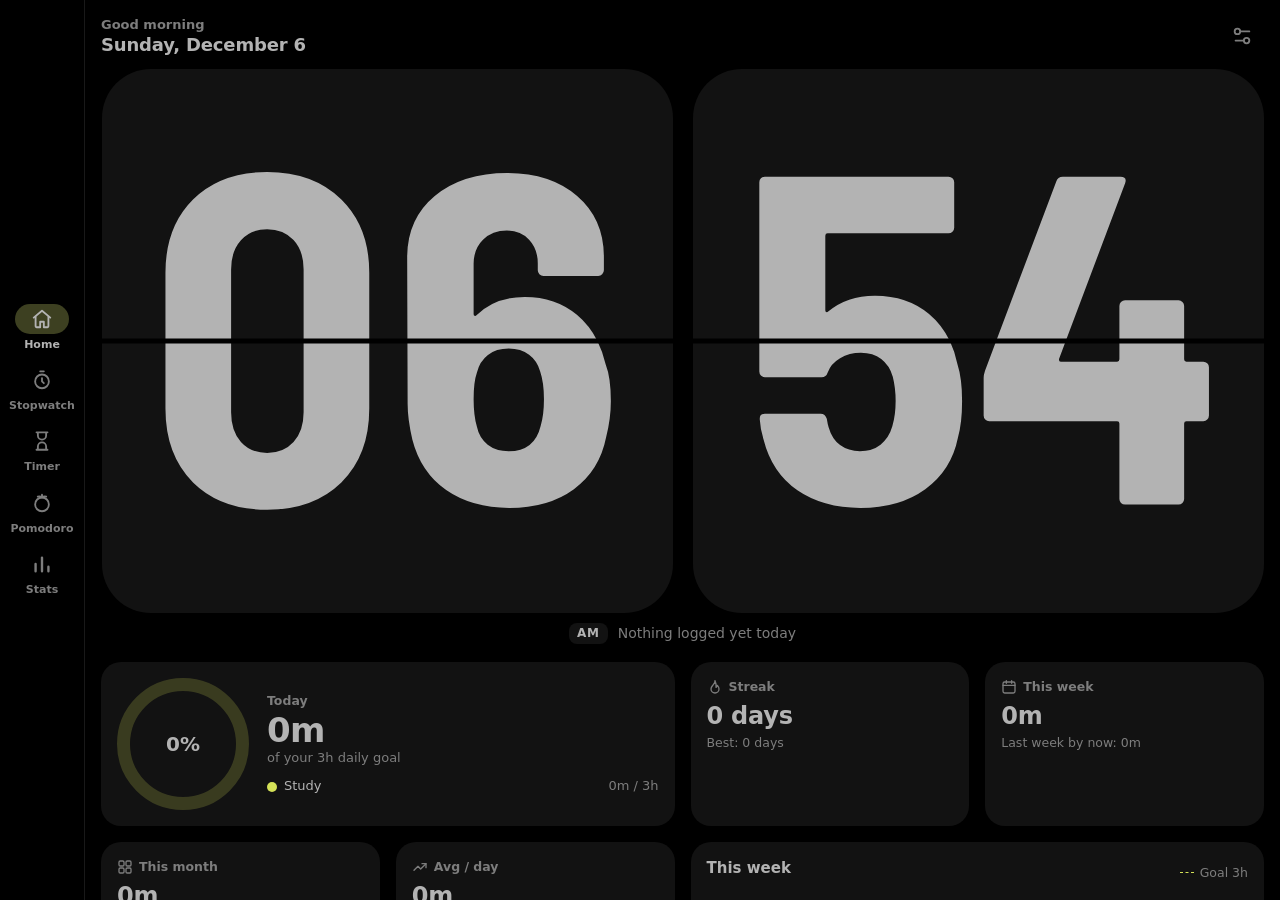
==== index.html @ 12c4afdd "Focus: flip-clock study timer PWA Stopwatch, timer and Pomodoro with split-flap cards, per-category " ====
<!doctype html>
<html lang="en">
<head>
  <meta charset="utf-8">
  <meta name="viewport" content="width=device-width, initial-scale=1, viewport-fit=cover">
  <title>Focus</title>
  <meta name="description" content="A flip-clock stopwatch, timer and Pomodoro that tracks how long you study every day.">
  <meta name="theme-color" content="#000000">
  <meta name="mobile-web-app-capable" content="yes">
  <meta name="apple-mobile-web-app-capable" content="yes">
  <meta name="apple-mobile-web-app-status-bar-style" content="black-translucent">
  <meta name="apple-mobile-web-app-title" content="Focus">
  <link rel="manifest" href="manifest.webmanifest">
  <link rel="icon" type="image/png" href="icons/icon-192.png">
  <link rel="apple-touch-icon" href="icons/apple-touch-icon.png">
  <link rel="preconnect" href="https://fonts.googleapis.com">
  <link rel="preconnect" href="https://fonts.gstatic.com" crossorigin>
  <link id="font-css" rel="stylesheet" media="print" onload="this.media='all'"
        href="https://fonts.googleapis.com/css2?family=Barlow+Semi+Condensed:wght@700&family=Bebas+Neue&family=DM+Serif+Display&family=Fredoka:wght@600&family=JetBrains+Mono:wght@700&family=Orbitron:wght@700&family=Oswald:wght@600&family=Rubik:wght@600&family=VT323&display=swap">
  <link rel="stylesheet" href="css/styles.css">
  <script>
    // Paint the saved background before anything else loads, so there's no flash.
    try { var bg = localStorage.getItem('focus.bg'); if (bg) document.documentElement.style.background = bg; } catch (e) {}
  </script>
  <!-- Plain (non-module) bundle so the app also opens straight from disk. Rebuild with: node tools/build.mjs -->
  <script defer src="js/app.bundle.js"></script>
</head>
<body>
  <div id="app" class="app layout-col">
    <div class="views">
      <!-- Home: current time + dashboard (filled in by js/home.js) -->
      <section class="view view-home" aria-label="Home"></section>

      <!-- Stopwatch / Timer / Pomodoro share this view -->
      <section class="view view-clock" aria-label="Clock" hidden>
        <header class="topbar chrome">
          <span></span>
          <button id="btn-cat" class="pill" aria-label="Choose category">
            <span class="dot"></span><span class="pill-name">Study</span><span data-icon="chevronRight"></span>
          </button>
          <button class="icon-btn" data-open-settings data-icon="settings" aria-label="Settings" title="Settings"></button>
        </header>
        <main class="stage">
          <div id="clock" class="clock" role="timer" aria-label="Tap to edit the time" title="Tap to edit"></div>
          <div class="controls">
            <button id="btn-reset" class="ctl" data-icon="reset" aria-label="Reset" title="Reset (R)"></button>
            <button id="btn-play" class="ctl ctl-play" aria-label="Start" title="Start / pause (Space)"></button>
            <button id="btn-skip" class="ctl" data-icon="skip" aria-label="Skip to next phase" title="Skip phase" hidden></button>
            <button id="btn-edit" class="ctl" data-icon="edit" aria-label="Edit time" title="Edit time (E)"></button>
          </div>
        </main>
        <footer class="info chrome">
          <div class="info-row"><span id="info-left"></span><span id="info-right"></span></div>
          <div class="progress" id="progress"><i></i></div>
        </footer>
      </section>

      <section class="view view-stats" aria-label="Statistics" hidden>
        <header class="view-head">
          <h1>Statistics</h1>
          <button class="icon-btn" data-open-settings data-icon="settings" aria-label="Settings" title="Settings"></button>
        </header>
        <div class="stats"></div>
      </section>
    </div>

    <nav class="tabbar chrome" role="tablist" aria-label="Sections">
      <button class="tab" role="tab" data-tab="home"><span class="tab-ic" data-icon="home"></span><span class="tab-label">Home</span></button>
      <button class="tab" role="tab" data-tab="stopwatch"><span class="tab-ic" data-icon="stopwatch"></span><span class="tab-label">Stopwatch</span></button>
      <button class="tab" role="tab" data-tab="timer"><span class="tab-ic" data-icon="timer"></span><span class="tab-label">Timer</span></button>
      <button class="tab" role="tab" data-tab="pomodoro"><span class="tab-ic" data-icon="pomodoro"></span><span class="tab-label">Pomodoro</span></button>
      <button class="tab" role="tab" data-tab="stats"><span class="tab-ic" data-icon="stats"></span><span class="tab-label">Stats</span></button>
    </nav>
  </div>

  <div id="overlays"></div>
  <div id="toast" class="toast" role="status" aria-live="polite"></div>
  <noscript><p style="color:#aaa;font-family:sans-serif;padding:24px">Focus needs JavaScript to run.</p></noscript>
</body>
</html>
---- css/styles.css ----
/* ============ tokens ============ */
:root {
  --bg: #000;
  --card: #121212;
  --digit: #b3b3b3;
  --accent: #d4e157;
  --on-accent: #111;
  --text: var(--digit);
  --muted: color-mix(in srgb, var(--digit) 70%, var(--bg));
  --faint: color-mix(in srgb, var(--digit) 32%, var(--bg));
  --line: color-mix(in srgb, var(--digit) 14%, transparent);
  --surface: var(--card);
  --surface-2: color-mix(in srgb, var(--card) 88%, var(--digit));
  --sheet: color-mix(in srgb, var(--card) 96%, var(--digit));
  --danger: #ff6b6b;
  --ui-font: system-ui, -apple-system, 'Segoe UI', Roboto, 'Helvetica Neue', Arial, sans-serif;
  --digit-font: 'Barlow Semi Condensed', system-ui, sans-serif;
  --digit-weight: 700;
  --ls: 0em;
  color-scheme: dark;
}
:root[data-scheme='light'] {
  color-scheme: light;
  --danger: #c62828;
  --surface-2: color-mix(in srgb, var(--card) 90%, var(--digit));
  --sheet: var(--card);
}

*, *::before, *::after { box-sizing: border-box; }
html, body { height: 100%; }
html { background: var(--bg); }
body {
  margin: 0;
  background: var(--bg);
  color: var(--text);
  font: 15px/1.4 var(--ui-font);
  -webkit-font-smoothing: antialiased;
  overflow: hidden;
  overscroll-behavior: none;
  -webkit-tap-highlight-color: transparent;
  touch-action: manipulation;
  -webkit-user-select: none;
  user-select: none;
}
input, textarea, select { -webkit-user-select: text; user-select: text; font: inherit; color: inherit; }
button { font: inherit; color: inherit; background: none; border: 0; padding: 0; margin: 0; cursor: pointer; touch-action: manipulation; }
button:disabled { opacity: .3; cursor: default; }
:focus-visible { outline: 2px solid var(--accent); outline-offset: 2px; }
svg.i { width: 22px; height: 22px; display: block; flex: none; }
.muted { color: var(--muted); }
[hidden] { display: none !important; }

/* ============ main layout: a grid of content + navigation ============ */
:root { --g: 12px; } /* the grid gutter used everywhere */
.app {
  position: fixed;
  inset: 0;
  display: grid;
  grid-template-columns: minmax(0, 1fr);
  grid-template-rows: minmax(0, 1fr) auto;
  grid-template-areas: "main" "nav";
}
.app.landscape {
  grid-template-columns: auto minmax(0, 1fr);
  grid-template-rows: minmax(0, 1fr);
  grid-template-areas: "nav main";
}
.views { grid-area: main; position: relative; min-width: 0; min-height: 0; }
.tabbar { grid-area: nav; }
.view { position: absolute; inset: 0; display: flex; flex-direction: column; }
.view-clock {
  gap: 10px;
  padding:
    calc(env(safe-area-inset-top) + 10px)
    calc(env(safe-area-inset-right) + 14px)
    10px
    14px;
}
.app:not(.landscape) .view-clock { padding-left: calc(env(safe-area-inset-left) + 14px); }
.view-home, .view-stats {
  display: block;
  container-type: inline-size;
  overflow-y: auto;
  overscroll-behavior: contain;
  -webkit-overflow-scrolling: touch;
  scrollbar-width: thin;
  scrollbar-color: color-mix(in srgb, var(--digit) 22%, transparent) transparent;
  padding:
    calc(env(safe-area-inset-top) + 14px)
    calc(env(safe-area-inset-right) + 16px)
    28px
    16px;
}
.app:not(.landscape) .view-home, .app:not(.landscape) .view-stats { padding-left: calc(env(safe-area-inset-left) + 16px); }

.chrome, .controls { transition: opacity .45s ease; }
.app.chrome-hidden .chrome { opacity: 0; pointer-events: none; }
.app.chrome-hidden .controls { opacity: .28; }
.app.chrome-hidden { cursor: none; }

/* bottom tab bar (a side rail when the phone is sideways) */
.tabbar {
  flex: none;
  display: flex;
  justify-content: space-around;
  gap: 2px;
  padding: 6px calc(env(safe-area-inset-right) + 4px) calc(env(safe-area-inset-bottom) + 6px) calc(env(safe-area-inset-left) + 4px);
  background: var(--bg);
  border-top: 1px solid var(--line);
}
.landscape .tabbar {
  flex-direction: column;
  justify-content: center;
  gap: 8px;
  padding: calc(env(safe-area-inset-top) + 8px) 6px calc(env(safe-area-inset-bottom) + 8px) calc(env(safe-area-inset-left) + 6px);
  border-top: 0;
  border-right: 1px solid var(--line);
}
.tab {
  position: relative;
  flex: 1 1 0;
  min-width: 0;
  max-width: 96px;
  display: flex; flex-direction: column; align-items: center; gap: 3px;
  padding: 3px 0 2px;
  color: var(--muted);
  font-size: 11px; font-weight: 600;
  transition: color .2s;
}
.landscape .tab { flex: none; width: 72px; }
.tab-ic { display: grid; place-items: center; width: 54px; height: 30px; border-radius: 15px; transition: background .25s; }
.tab-ic svg.i { width: 22px; height: 22px; }
.tab-label { max-width: 100%; overflow: hidden; text-overflow: ellipsis; white-space: nowrap; }
.tab[aria-selected='true'] { color: var(--text); }
.tab[aria-selected='true'] .tab-ic { background: color-mix(in srgb, var(--accent) 22%, var(--card)); color: var(--text); }
.tab.live::after, .tab.paused::after {
  content: '';
  position: absolute; top: 2px; left: calc(50% + 12px);
  width: 9px; height: 9px; border-radius: 50%;
  background: var(--accent);
  box-shadow: 0 0 0 2px var(--bg);
}
.tab.live::after { animation: pulse 1.6s ease-in-out infinite; }
.tab.paused::after { background: var(--bg); box-shadow: inset 0 0 0 2px var(--accent), 0 0 0 2px var(--bg); }
@keyframes pulse { 50% { opacity: .35; } }

/* top bar */
.topbar { display: grid; align-items: center; gap: 10px; grid-template-columns: 44px 1fr 44px; }
.topbar .pill { justify-self: center; }

.icon-btn {
  width: 44px; height: 44px;
  display: inline-grid; place-items: center;
  border-radius: 14px;
  color: var(--muted);
  transition: background .2s, color .2s;
}
.icon-btn:hover:not(:disabled) { color: var(--text); background: var(--surface); }
.icon-btn:active:not(:disabled) { background: var(--surface-2); }

.pill {
  display: inline-flex; align-items: center; gap: 8px;
  height: 36px; max-width: 100%;
  padding: 0 10px 0 14px;
  border-radius: 18px;
  background: var(--surface);
  color: var(--text);
  font-size: 15px; font-weight: 600;
}
.pill .dot { width: 11px; height: 11px; }
.pill-name { white-space: nowrap; overflow: hidden; text-overflow: ellipsis; max-width: 42vw; }
.pill svg.i { width: 16px; height: 16px; color: var(--muted); }

.dot { display: inline-block; width: 10px; height: 10px; border-radius: 50%; flex: none; background: var(--c, var(--accent)); }

/* segmented control */
.seg { display: inline-flex; padding: 3px; gap: 2px; border-radius: 13px; background: var(--surface); max-width: 100%; }
.seg > button {
  height: 30px; padding: 0 12px;
  border-radius: 10px;
  font-size: 13px; font-weight: 600;
  color: var(--muted);
  white-space: nowrap;
  transition: background .2s, color .2s;
}
.seg > button:hover { color: var(--text); }
.seg > button[aria-checked='true'], .seg > button[aria-selected='true'] { background: var(--surface-2); color: var(--text); }

/* stage */
.stage { flex: 1 1 0; min-height: 0; display: flex; flex-direction: column; gap: 16px; }
.layout-row .stage { flex-direction: row; gap: 18px; }
.clock {
  flex: 1 1 0; min-width: 0; min-height: 0;
  display: flex; flex-direction: column; align-items: center; justify-content: center;
  gap: var(--gap, 12px);
  cursor: pointer;
}
.layout-row .clock { flex-direction: row; }

.controls { flex: none; display: flex; align-items: center; justify-content: center; gap: 14px; }
.layout-row .controls { flex-direction: column; }
.layout-row .ctl-play { order: -1; }
.ctl {
  --s: clamp(52px, 5vmin + 30px, 66px);
  width: var(--s); height: var(--s);
  border-radius: calc(var(--s) * .3);
  background: var(--card);
  color: var(--digit);
  display: grid; place-items: center;
  transition: transform .12s ease, background .2s;
}
.ctl svg.i { width: 42%; height: 42%; }
.ctl:hover { background: var(--surface-2); }
.ctl:active { transform: scale(.92); }

/* info footer */
.info { flex: none; display: flex; flex-direction: column; gap: 7px; font-size: 13px; color: var(--muted); font-variant-numeric: tabular-nums; }
.info-row { display: flex; justify-content: space-between; gap: 12px; min-height: 18px; }
.info-row span { white-space: nowrap; overflow: hidden; text-overflow: ellipsis; }
.progress { height: 3px; border-radius: 2px; background: var(--surface); overflow: hidden; }
.progress i { display: block; height: 100%; width: 0; border-radius: inherit; background: var(--accent); transition: width .6s ease; }

/* ============ flip cards ============ */
.card {
  position: relative;
  flex: none;
  width: var(--cw, 200px);
  height: var(--ch, 200px);
  border-radius: var(--r, 18px);
  perspective: calc(var(--ch, 200px) * 3.2);
  font-family: var(--digit-font);
  font-weight: var(--digit-weight);
  font-size: var(--fs, 120px);
  letter-spacing: var(--ls);
  color: var(--digit);
  font-variant-numeric: tabular-nums;
  font-feature-settings: 'tnum';
  transition: color .4s;
}
.half, .leaf { position: absolute; left: 0; right: 0; height: 50%; overflow: hidden; background: var(--card); }
.upper, .leaf-up { top: 0; border-radius: var(--r) var(--r) 0 0; }
.lower, .leaf-down { bottom: 0; border-radius: 0 0 var(--r) var(--r); }
.num {
  position: absolute; left: 0; right: 0;
  height: var(--ch);
  line-height: var(--ch);
  text-align: center;
  white-space: nowrap;
  transform: translate(calc(var(--ls) / 2), var(--dy, 0px));
}
.upper .num, .leaf-up .num { top: 0; }
.lower .num, .leaf-down .num { bottom: 0; }
.card.wide .num { font-size: var(--fs3); transform: translate(calc(var(--ls) / 2), var(--dy3, 0px)); }
.leaf { visibility: hidden; backface-visibility: hidden; -webkit-backface-visibility: hidden; will-change: transform; z-index: 2; }
.leaf-up { transform-origin: 50% 100%; }
.leaf-down { transform-origin: 50% 0; }
.card.flipping .leaf { visibility: visible; }
.shade { position: absolute; inset: 0; background: #000; opacity: 0; pointer-events: none; }
.card::after {
  content: '';
  position: absolute; left: 0; right: 0; top: 50%;
  height: var(--hinge, 3px);
  transform: translateY(-50%);
  background: var(--bg);
  z-index: 3;
}
.no-hinge .card::after { display: none; }

.clock.done .num { animation: blink 1.1s steps(1, end) infinite; }
@keyframes blink { 50% { opacity: .25; } }
.view-clock.is-break .card { color: color-mix(in srgb, var(--accent) 75%, var(--digit)); }

/* ============ overlays ============ */
.overlay { position: fixed; inset: 0; z-index: 50; }
.backdrop { position: absolute; inset: 0; background: rgba(0, 0, 0, .55); opacity: 0; transition: opacity .28s ease; }
.overlay.open .backdrop { opacity: 1; }
.overlay.closing { pointer-events: none; }

.panel { position: absolute; display: flex; flex-direction: column; background: var(--sheet); color: var(--text); }
.panel-head { display: flex; align-items: center; gap: 6px; padding: 10px 10px 6px 18px; flex: none; }
.panel-head h2 { flex: 1; margin: 0; font-size: 17px; font-weight: 650; letter-spacing: -.01em; }
.panel-body { overflow-y: auto; overscroll-behavior: contain; padding: 4px 18px 22px; -webkit-overflow-scrolling: touch; }

/* bottom sheet */
.sheet .panel {
  left: 0; right: 0; bottom: 0;
  margin: 0 auto;
  max-width: 560px;
  max-height: min(90dvh, 900px);
  border-radius: 24px 24px 0 0;
  padding-bottom: env(safe-area-inset-bottom);
  transform: translateY(100%);
  transition: transform .34s cubic-bezier(.2, .8, .2, 1);
  box-shadow: 0 -10px 40px rgba(0, 0, 0, .35);
}
.sheet.open .panel { transform: none; }
.grabber { width: 38px; height: 5px; border-radius: 3px; background: var(--faint); margin: 8px auto 0; flex: none; }
@media (min-width: 700px) and (min-height: 560px) {
  .sheet .panel { bottom: 50%; border-radius: 24px; transform: translateY(calc(50% + 40px)); opacity: 0; transition: transform .3s cubic-bezier(.2, .8, .2, 1), opacity .2s; }
  .sheet.open .panel { transform: translateY(50%); opacity: 1; }
  .grabber { display: none; }
}

/* full page */
.page .panel {
  inset: 0;
  background: var(--bg);
  padding: env(safe-area-inset-top) env(safe-area-inset-right) 0 env(safe-area-inset-left);
  transform: translateY(24px);
  opacity: 0;
  transition: transform .3s cubic-bezier(.2, .8, .2, 1), opacity .22s ease;
}
.page.open .panel { transform: none; opacity: 1; }
.page .panel-head { padding: 8px 12px 4px 6px; max-width: 1132px; width: 100%; margin: 0 auto; }
.page .panel-body {
  flex: 1;
  container-type: inline-size;
  padding: 6px 16px calc(env(safe-area-inset-bottom) + 32px);
  scrollbar-width: thin;
  scrollbar-color: color-mix(in srgb, var(--digit) 22%, transparent) transparent;
}
.page .panel-body > * { max-width: 688px; margin-left: auto; margin-right: auto; }
.page .panel-body > .settings { max-width: 1100px; }
/* Settings: one column on phones, two balanced columns on wide screens */
.set-sec { break-inside: avoid; display: flow-root; }
@container (min-width: 760px) {
  .settings { column-count: 2; column-gap: 20px; }
  .settings .preview, .settings .footnote { column-span: all; }
  .settings .set-sec:first-of-type .group-title { margin-top: 18px; }
}

/* dialog */
.dialog .panel {
  left: 50%; top: 50%;
  width: min(360px, calc(100% - 40px));
  padding: 22px 20px 18px;
  border-radius: 22px;
  transform: translate(-50%, -50%) scale(.94);
  opacity: 0;
  transition: transform .22s cubic-bezier(.2, .8, .2, 1), opacity .18s;
  box-shadow: 0 20px 60px rgba(0, 0, 0, .5);
}
.dialog.open .panel { transform: translate(-50%, -50%); opacity: 1; }
.dialog h3 { margin: 0 0 6px; font-size: 19px; font-weight: 700; }
.dialog p { margin: 0 0 4px; color: var(--muted); }
.dialog-actions { display: flex; gap: 10px; margin-top: 18px; }
.dialog-actions .btn { flex: 1; }

/* ============ controls in sheets ============ */
.btn {
  display: inline-flex; align-items: center; justify-content: center; gap: 8px;
  height: 46px; padding: 0 18px;
  border-radius: 14px;
  background: var(--surface-2);
  color: var(--text);
  font-size: 15px; font-weight: 600;
  white-space: nowrap;
  transition: filter .15s, transform .1s;
}
.btn:active { transform: scale(.97); }
.btn svg.i { width: 18px; height: 18px; }
.btn.primary { background: var(--accent); color: var(--on-accent); }
.btn.danger { color: var(--danger); }
.btn.danger-fill { background: var(--danger); color: #fff; }
.btn.ghost { background: transparent; color: var(--muted); border: 1px dashed var(--line); }
.btn.block { display: flex; width: 100%; margin-top: 12px; }
.btn.sm { height: 34px; padding: 0 14px; font-size: 14px; border-radius: 11px; }
.sheet-actions { display: flex; gap: 10px; margin-top: 20px; }
.sheet-actions > * { flex: 1; }
.sheet-actions > span { flex: 0; }

.hint { color: var(--muted); margin: 0 0 12px; }
.hint.small { font-size: 13px; margin: 10px 0 0; }
.field { display: block; margin: 0 0 16px; }
.field-label { display: block; font-size: 12px; font-weight: 700; letter-spacing: .06em; text-transform: uppercase; color: var(--muted); margin: 0 0 8px; }
.field-row { display: flex; gap: 12px; }
.field-row .field { flex: 1; min-width: 0; }
.input, .select {
  width: 100%; height: 46px;
  padding: 0 14px;
  border-radius: 12px;
  border: 1px solid var(--line);
  background: var(--surface);
  color: var(--text);
  outline: none;
}
.input:focus, .select:focus { border-color: var(--accent); }
.select { width: auto; min-width: 120px; height: 38px; padding: 0 10px; }
input[type='range'] { width: min(180px, 40vw); accent-color: var(--accent); }

.chips { display: flex; flex-wrap: wrap; gap: 8px; }
.chips.center { justify-content: center; margin-top: 14px; }
.chip {
  display: inline-flex; align-items: center; gap: 7px;
  height: 36px; padding: 0 14px;
  border-radius: 18px;
  background: var(--surface-2);
  font-size: 14px; font-weight: 600;
  color: var(--text);
  font-variant-numeric: tabular-nums;
}
.chip[aria-checked='true'] { background: var(--accent); color: var(--on-accent); }
.chip:active { transform: scale(.96); }

/* wheels */
.wheels { position: relative; display: flex; justify-content: center; gap: 4px; padding: 4px 0; }
.wheels::before {
  content: '';
  position: absolute; left: 0; right: 0; top: 50%;
  height: 42px; transform: translateY(-50%);
  border-radius: 12px;
  background: var(--surface-2);
  pointer-events: none;
}
.wheel { position: relative; display: flex; align-items: center; }
.wheel-scroll {
  height: 200px; width: 62px;
  overflow-y: scroll;
  scroll-snap-type: y mandatory;
  scrollbar-width: none;
  -webkit-mask-image: linear-gradient(transparent, #000 32%, #000 68%, transparent);
  mask-image: linear-gradient(transparent, #000 32%, #000 68%, transparent);
  overscroll-behavior: contain;
}
.wheel-scroll::-webkit-scrollbar { display: none; }
.wheel-pad { height: 80px; }
.wheel-item {
  height: 40px; line-height: 40px;
  text-align: center;
  scroll-snap-align: center;
  font-size: 24px; font-weight: 600;
  font-variant-numeric: tabular-nums;
  color: var(--faint);
  cursor: pointer;
  transition: color .15s;
}
.wheel-item.sel { color: var(--text); }
.wheel-label { width: 22px; font-size: 15px; font-weight: 600; color: var(--muted); }

/* switch */
.switch { position: relative; width: 50px; height: 30px; border-radius: 15px; background: var(--surface-2); transition: background .2s; flex: none; }
.switch i { position: absolute; top: 3px; left: 3px; width: 24px; height: 24px; border-radius: 50%; background: #fff; box-shadow: 0 1px 3px rgba(0, 0, 0, .3); transition: transform .2s cubic-bezier(.3, .7, .4, 1); }
.switch[aria-checked='true'] { background: var(--accent); }
.switch[aria-checked='true'] i { transform: translateX(20px); }

/* stepper */
.stepper { display: inline-flex; align-items: center; border-radius: 12px; background: var(--surface-2); height: 36px; }
.stepper button { width: 38px; height: 36px; font-size: 20px; font-weight: 500; color: var(--text); border-radius: 12px; }
.stepper button:active { background: var(--line); }
.stepper output { min-width: 66px; text-align: center; font-size: 14px; font-weight: 600; font-variant-numeric: tabular-nums; }

/* settings-style groups */
.group-title { font-size: 12px; font-weight: 700; letter-spacing: .07em; text-transform: uppercase; color: var(--muted); margin: 26px 4px 8px; }
.group { background: var(--card); border-radius: 18px; overflow: hidden; }
.group.pad { padding: 14px; }
.sheet .group { background: var(--surface); margin-top: 14px; }
.row { display: flex; align-items: center; justify-content: space-between; flex-wrap: wrap; gap: 8px 14px; min-height: 54px; padding: 9px 14px; }
.row + .row { border-top: 1px solid var(--line); }
.row-label { flex: 1 1 140px; font-weight: 500; }
.row-label small { display: block; color: var(--muted); font-size: 12.5px; font-weight: 400; margin-top: 1px; }
.row-ctl { margin-left: auto; display: flex; align-items: center; }
.inline { display: flex; align-items: center; gap: 6px; }

/* ============ categories ============ */
.cat-list { display: flex; flex-direction: column; gap: 6px; }
.cat-row { display: flex; align-items: center; gap: 4px; border-radius: 16px; background: var(--surface); padding-right: 4px; }
.cat-row.sel { box-shadow: inset 0 0 0 1.5px var(--accent); }
.cat-pick { flex: 1; display: flex; align-items: center; gap: 12px; min-height: 56px; padding: 0 8px 0 16px; text-align: left; min-width: 0; }
.cat-pick .dot { width: 12px; height: 12px; }
.cat-name { flex: 1; font-weight: 600; font-size: 16px; overflow: hidden; text-overflow: ellipsis; white-space: nowrap; }
.cat-meta { color: var(--muted); font-size: 13px; font-variant-numeric: tabular-nums; white-space: nowrap; }
.cat-check { color: var(--accent); width: 18px; height: 18px; }

.swatches { display: flex; flex-wrap: wrap; gap: 10px; }
.swatch { position: relative; width: 38px; height: 38px; border-radius: 50%; background: var(--c); }
.swatch[aria-pressed='true']::after, .swatch.custom:focus-within::after {
  content: ''; position: absolute; inset: -5px; border-radius: 50%; border: 2px solid var(--text);
}
.swatch.custom { background: conic-gradient(#f87171, #fbbf24, #4ade80, #22d3ee, #818cf8, #f472b6, #f87171); overflow: visible; cursor: pointer; }
.swatch.custom::before { content: ''; position: absolute; inset: 9px; border-radius: 50%; background: var(--c); box-shadow: 0 0 0 2px var(--sheet); }
.swatch.custom input, .color-in input { position: absolute; inset: 0; opacity: 0; width: 100%; height: 100%; cursor: pointer; border: 0; padding: 0; }

/* ============ settings ============ */
.preview { display: flex; justify-content: center; padding: 10px 0 2px; }
.preview-clock { flex: none; flex-direction: row; cursor: default; }
.themes { display: grid; grid-template-columns: repeat(auto-fill, minmax(88px, 1fr)); gap: 10px; }
.theme-tile {
  display: flex; flex-direction: column; align-items: center; gap: 7px;
  padding: 12px 6px 9px;
  border-radius: 14px;
  background: var(--tb);
  border: 2px solid color-mix(in srgb, var(--td) 12%, transparent);
}
.theme-tile[aria-pressed='true'] { border-color: var(--accent); }
.tt-card { position: relative; padding: 2px 10px; border-radius: 8px; background: var(--tc); color: var(--td); font: 700 26px/1.2 var(--digit-font); }
.tt-card::after { content: ''; position: absolute; left: 0; right: 0; top: 50%; height: 2px; margin-top: -1px; background: var(--tb); }
.tt-card::before { content: ''; position: absolute; top: -3px; right: -3px; width: 8px; height: 8px; border-radius: 50%; background: var(--ta); }
.tt-name { font-size: 12px; font-weight: 600; color: var(--td); opacity: .85; }
.color-in { position: relative; display: block; width: 44px; height: 30px; border-radius: 9px; background: var(--c); box-shadow: inset 0 0 0 1px var(--line); }
.fonts { display: grid; grid-template-columns: repeat(auto-fill, minmax(92px, 1fr)); gap: 10px; }
.font-tile { display: flex; flex-direction: column; align-items: center; gap: 2px; padding: 10px 4px 8px; border-radius: 14px; background: var(--surface-2); border: 2px solid transparent; }
.font-tile[aria-pressed='true'] { border-color: var(--accent); }
.ft-num { font-size: 34px; line-height: 1.15; color: var(--digit); }
.ft-name { font-size: 12px; color: var(--muted); font-weight: 600; }
.data-btns { display: grid; grid-template-columns: 1fr 1fr; gap: 10px; }
.footnote { text-align: center; color: var(--faint); font-size: 12px; margin: 26px 0 0; }

/* ============ statistics ============ */
.view-head { display: flex; align-items: center; justify-content: space-between; max-width: 1200px; margin: 0 auto 14px; }
.view-head h1 { margin: 0; font-size: 28px; font-weight: 750; letter-spacing: -.02em; }
.view-stats .stats { max-width: 1200px; margin: 0 auto; }
.stats { padding-top: 4px; }
.hero-card { background: var(--card); border-radius: 20px; padding: 18px 18px 16px; }
.hero-label { color: var(--muted); font-size: 13px; font-weight: 600; }
.hero { font-size: 48px; font-weight: 700; letter-spacing: -.02em; line-height: 1.1; margin: 2px 0 12px; }
.meter { height: 8px; border-radius: 4px; background: var(--surface-2); overflow: hidden; }
.meter i { display: block; height: 100%; border-radius: inherit; background: var(--accent); }
.hero-sub { color: var(--muted); font-size: 13px; margin-top: 8px; }
.chips.filter { overflow-x: auto; flex-wrap: nowrap; scrollbar-width: none; padding-bottom: 2px; }
.chips.filter .chip { flex: none; }
.range-bar { display: flex; align-items: center; justify-content: space-between; flex-wrap: wrap; gap: 8px; }
.range-nav { display: flex; align-items: center; gap: 2px; }
.range-title { min-width: 120px; text-align: center; font-weight: 650; font-variant-numeric: tabular-nums; }
.tiles { display: grid; grid-template-columns: repeat(2, minmax(0, 1fr)); gap: var(--g); }
.tile { background: var(--card); border-radius: 16px; padding: 13px 14px; }
.tile-label { color: var(--muted); font-size: 12.5px; font-weight: 500; }
.tile-value { font-size: 21px; font-weight: 650; margin-top: 2px; }
.tile-sub { color: var(--muted); font-size: 12px; }
.chart-card { background: var(--card); border-radius: 20px; padding: 12px 10px 12px; }
.chart { position: relative; }
.chart svg { display: block; overflow: visible; }
.chart .grid { stroke: var(--line); stroke-width: 1; }
.chart text { font-family: var(--ui-font); font-size: 11px; fill: var(--muted); font-variant-numeric: tabular-nums; }
.chart .xtick.today { fill: var(--text); font-weight: 700; }
.chart .goal { stroke: var(--accent); stroke-width: 1.5; stroke-dasharray: 5 4; opacity: .9; }
.chart .goal-label { font-weight: 600; fill: var(--muted); }
.chart .gap { fill: var(--card); }
.chart .sel-band { fill: var(--surface-2); }
.chart .hit { fill: transparent; cursor: pointer; }
.chart .hit.future { cursor: default; }
.tip {
  position: absolute; left: 0; top: 0;
  min-width: 120px; max-width: 220px;
  padding: 9px 11px;
  border-radius: 12px;
  background: var(--surface-2);
  box-shadow: 0 8px 24px rgba(0, 0, 0, .35);
  pointer-events: none;
  font-size: 12.5px;
  z-index: 2;
}
.tip-title { color: var(--muted); font-weight: 600; }
.tip-total { font-size: 16px; font-weight: 700; margin: 1px 0 3px; }
.tip-row { display: flex; align-items: center; gap: 6px; margin-top: 3px; }
.tip-row b { margin-left: auto; padding-left: 10px; font-weight: 600; }
.legend { display: flex; flex-wrap: wrap; gap: 6px 14px; padding: 8px 6px 0; font-size: 12.5px; color: var(--muted); }
.legend > span { display: inline-flex; align-items: center; gap: 6px; }
.table-view { margin: 8px 6px 0; font-size: 13px; color: var(--muted); }
.table-view summary { cursor: pointer; padding: 4px 0; }
.table-view table { width: 100%; border-collapse: collapse; margin-top: 6px; font-variant-numeric: tabular-nums; }
.table-view th, .table-view td { text-align: left; padding: 5px 4px; border-bottom: 1px solid var(--line); }
.table-view td:last-child, .table-view th:last-child { text-align: right; }
.sec-title { font-size: 13px; font-weight: 700; letter-spacing: .06em; text-transform: uppercase; color: var(--muted); margin: 26px 4px 10px; }
.breakdown { background: var(--card); border-radius: 20px; padding: 16px 16px 6px; }
.breakdown .card-head { margin-bottom: 2px; }
.bd-row { display: grid; grid-template-columns: auto 1fr auto 44px; grid-template-rows: auto auto; align-items: center; column-gap: 10px; padding: 10px 0; }
.bd-row + .bd-row { border-top: 1px solid var(--line); }
.bd-name { font-weight: 600; overflow: hidden; text-overflow: ellipsis; white-space: nowrap; }
.bd-val { font-variant-numeric: tabular-nums; font-weight: 600; }
.bd-pct { color: var(--muted); font-size: 13px; text-align: right; font-variant-numeric: tabular-nums; }
.bd-bar { grid-column: 2 / -1; height: 4px; border-radius: 2px; background: var(--surface-2); margin-top: 7px; overflow: hidden; }
.bd-bar i { display: block; height: 100%; border-radius: inherit; }
.day-head { display: flex; align-items: baseline; justify-content: space-between; margin: 26px 4px 10px; }
.day-head .sec-title { margin: 0; }
.day.dash-card .day-head { margin: 0; padding: 16px 16px 6px; }
.day.dash-card .empty { padding: 14px 16px 2px; }
.day.dash-card .btn.block { width: calc(100% - 32px); margin: 10px 16px 16px; }
.day-total { font-weight: 700; font-variant-numeric: tabular-nums; }
.sess-list { background: var(--card); border-radius: 18px; overflow: hidden; }
.sess { display: flex; align-items: center; gap: 12px; width: 100%; padding: 12px 14px; text-align: left; }
.sess + .sess { border-top: 1px solid var(--line); }
.sess:active { background: var(--surface-2); }
.sess-main { flex: 1; min-width: 0; display: flex; flex-direction: column; gap: 2px; }
.sess-name { font-weight: 600; overflow: hidden; text-overflow: ellipsis; white-space: nowrap; }
.sess-note { font-weight: 400; color: var(--muted); }
.sess-sub { display: flex; align-items: center; gap: 5px; color: var(--muted); font-size: 12.5px; white-space: nowrap; overflow: hidden; }
.sess-sub svg.i { width: 14px; height: 14px; }
.sess-sub em { font-style: normal; color: var(--accent); }
.sess-dur { font-weight: 650; font-variant-numeric: tabular-nums; }
.empty { color: var(--muted); text-align: center; padding: 18px 0 4px; margin: 0; }

/* ============ card grid ("bento") shared by Home and Stats ============
   4 columns on phones, 8 on tablets, 12 on wide screens.
   Cards default to the full row; .g-m is half a row, .g-s a quarter (half on phones). */
.bento {
  display: grid;
  grid-template-columns: repeat(4, minmax(0, 1fr));
  gap: var(--g);
  max-width: 1200px;
  margin: 0 auto;
  align-items: stretch;
}
.bento > * { grid-column: 1 / -1; min-width: 0; margin: 0; }
.bento > .g-s { grid-column: span 2; }
@container (min-width: 600px) {
  .bento { grid-template-columns: repeat(8, minmax(0, 1fr)); --g: 14px; }
  .bento > .g-s { grid-column: span 2; }
  .bento > .g-m { grid-column: span 4; }
}
@container (min-width: 960px) {
  .bento { grid-template-columns: repeat(12, minmax(0, 1fr)); --g: 16px; }
  .bento > .g-s { grid-column: span 3; }
  .bento > .g-m { grid-column: span 6; }
}

/* ============ home ============ */
.home-hero { display: flex; flex-direction: column; gap: 10px; max-width: 1200px; margin: 0 auto; min-height: 240px; }
.hero-head { display: flex; align-items: center; justify-content: space-between; gap: 12px; flex: none; }
.hero-when { display: flex; flex-direction: column; min-width: 0; }
.greet { color: var(--muted); font-size: 13px; font-weight: 600; }
.home-date { font-size: 18px; font-weight: 700; letter-spacing: -.01em; line-height: 1.25; white-space: nowrap; overflow: hidden; text-overflow: ellipsis; }
.home-clock { flex: 1 1 0; min-height: 0; cursor: default; }
.home-clock-sub { flex: none; display: flex; justify-content: center; align-items: center; gap: 10px; color: var(--muted); font-size: 14px; font-variant-numeric: tabular-nums; }
.ampm { padding: 2px 8px; border-radius: 8px; background: var(--card); color: var(--text); font-weight: 700; font-size: 12px; letter-spacing: .06em; }
.home-bento { margin-top: 18px; }
.live-slot:empty { display: none; }
.chart-slot { min-width: 0; }

.live-card {
  display: flex; align-items: center; gap: 12px;
  padding: 12px 12px 12px 14px;
  border-radius: 20px;
  background: var(--card);
  box-shadow: inset 0 0 0 1px var(--line);
  cursor: pointer;
}
.live-card.on { box-shadow: inset 0 0 0 1.5px color-mix(in srgb, var(--accent) 70%, transparent); }
.live-ic { display: grid; place-items: center; width: 40px; height: 40px; border-radius: 13px; background: var(--surface-2); color: var(--text); flex: none; }
.live-card.on .live-ic { background: var(--accent); color: var(--on-accent); }
.live-main { flex: 1; min-width: 0; display: flex; flex-direction: column; gap: 1px; }
.live-label { display: flex; align-items: center; gap: 7px; font-weight: 650; white-space: nowrap; overflow: hidden; text-overflow: ellipsis; }
.live-state { color: var(--muted); font-size: 12.5px; }
.live-card.on .live-state { color: var(--accent); }
.live-time { font: var(--digit-weight) 26px/1 var(--digit-font); font-variant-numeric: tabular-nums; letter-spacing: var(--ls); }
.live-btn { display: grid; place-items: center; width: 44px; height: 44px; border-radius: 14px; background: var(--surface-2); color: var(--text); flex: none; }
.live-btn svg.i { width: 20px; height: 20px; }

.dash-card { background: var(--card); border-radius: 20px; padding: 16px; }
.dash-card.flush { padding: 0; overflow: hidden; }
.dash-card.flush .sess-list { border-radius: 0; }
.card-head { display: flex; align-items: baseline; justify-content: space-between; gap: 10px; margin-bottom: 10px; }
.card-head.pad { padding: 16px 16px 0; margin-bottom: 4px; }
.card-head h3 { margin: 0; font-size: 15px; font-weight: 700; }
.card-head > span { color: var(--muted); font-size: 12.5px; }
.card-kicker { display: flex; align-items: center; gap: 6px; color: var(--muted); font-size: 12.5px; font-weight: 600; }
.card-kicker svg.i { width: 16px; height: 16px; }

.rings-card { display: flex; align-items: center; gap: 18px; }
.rings { flex: none; }
.rings svg { display: block; }
.ring-center { font: 700 20px var(--ui-font); fill: var(--text); }
.rings-info { flex: 1; min-width: 0; }
.rings-total { font-size: 34px; font-weight: 750; letter-spacing: -.02em; line-height: 1.1; margin-top: 2px; }
.rings-sub { color: var(--muted); font-size: 13px; }
.ring-rows { margin-top: 10px; display: flex; flex-direction: column; gap: 5px; }
.ring-row { display: flex; align-items: center; gap: 7px; font-size: 13px; }
.rr-name { flex: 1; min-width: 0; overflow: hidden; text-overflow: ellipsis; white-space: nowrap; }
.rr-val { color: var(--muted); font-variant-numeric: tabular-nums; white-space: nowrap; }

.tile2 { display: flex; flex-direction: column; }
.tile2-value { font-size: 24px; font-weight: 700; margin-top: 4px; letter-spacing: -.01em; }
.tile2-sub { color: var(--muted); font-size: 12.5px; margin-top: 1px; }
.tile2-sub.up { color: var(--text); }

.mini-chart, .heatmap { display: block; overflow: visible; }
.mini-chart .grid { stroke: var(--line); stroke-width: 1; }
.mini-chart .goal { stroke: var(--accent); stroke-width: 1.5; stroke-dasharray: 5 4; opacity: .8; }
.mini-chart .wbar { fill: color-mix(in srgb, var(--accent) 55%, var(--card)); }
.mini-chart .wbar.today { fill: var(--accent); }
.mini-chart text { font: 11px var(--ui-font); fill: var(--muted); }
.mini-chart .xtick.today { fill: var(--text); font-weight: 700; }
.mini-chart .wval { fill: var(--text); font-weight: 700; font-size: 11.5px; }
.legend-goal { display: inline-flex; align-items: center; gap: 6px; }
.legend-goal i { width: 14px; border-top: 1.5px dashed var(--accent); }
.heatmap .hm-label { font: 10px var(--ui-font); fill: var(--muted); }
.heatmap .hm-today { stroke: var(--text); stroke-width: 1.5; }
.hm-legend { display: flex; align-items: center; flex-wrap: wrap; gap: 4px; margin-top: 10px; color: var(--muted); font-size: 11.5px; }
.hm-legend i { width: 12px; height: 12px; border-radius: 3px; }
.hm-legend span { margin: 0 3px; }
.hm-note { margin-left: 2px !important; }

.empty-card { display: flex; flex-direction: column; align-items: center; text-align: center; gap: 10px; padding: 24px 18px; color: var(--muted); }
.empty-card > svg.i { width: 34px; height: 34px; color: var(--faint); }
.empty-card p { margin: 0; max-width: 320px; }

/* ============ toast ============ */
.toast {
  position: fixed; z-index: 100;
  left: 0; right: 0; bottom: calc(env(safe-area-inset-bottom) + 84px);
  margin: 0 auto;
  width: fit-content;
  display: flex; align-items: center; gap: 14px;
  max-width: min(480px, calc(100% - 32px));
  padding: 12px 12px 12px 18px;
  border-radius: 16px;
  background: color-mix(in srgb, var(--card) 78%, var(--digit));
  border: 1px solid var(--line);
  color: color-mix(in srgb, var(--digit) 80%, #fff);
  box-shadow: 0 10px 30px rgba(0, 0, 0, .45);
  font-size: 14px; font-weight: 500;
  transform: translateY(160%);
  opacity: 0;
  transition: transform .3s cubic-bezier(.2, .8, .2, 1), opacity .25s;
  pointer-events: none;
}
:root[data-scheme='light'] .toast { background: var(--digit); color: var(--bg); }
body:has(.app.landscape) .toast { bottom: calc(env(safe-area-inset-bottom) + 20px); }
.toast.show { transform: none; opacity: 1; pointer-events: auto; }
.toast:not(:has(button)) { padding-right: 18px; }
.toast button { padding: 7px 12px; border-radius: 10px; font-weight: 700; color: var(--accent); background: rgba(0, 0, 0, .18); }

@media (prefers-reduced-motion: reduce) {
  *, *::before, *::after { transition-duration: .01ms !important; animation-duration: .01ms !important; }
}
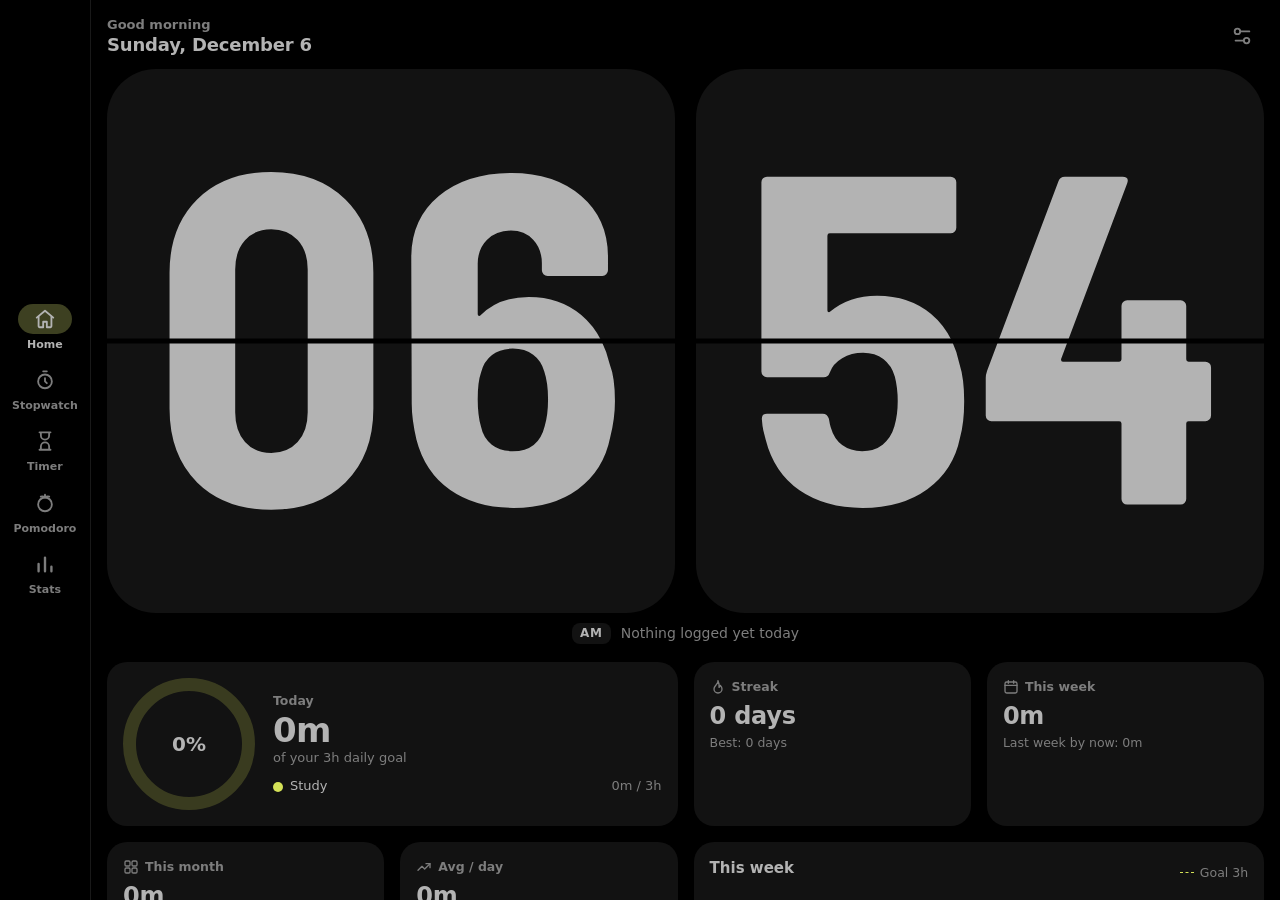
==== commit 40f30921: "Clock styles and a cleaner full-screen mode - Four new clock faces next to Flip: Minimal, LED seven-" ====
--- a/index.html
+++ b/index.html
@@ -16,7 +16,7 @@
   <link rel="preconnect" href="https://fonts.googleapis.com">
   <link rel="preconnect" href="https://fonts.gstatic.com" crossorigin>
   <link id="font-css" rel="stylesheet" media="print" onload="this.media='all'"
-        href="https://fonts.googleapis.com/css2?family=Barlow+Semi+Condensed:wght@700&family=Bebas+Neue&family=DM+Serif+Display&family=Fredoka:wght@600&family=JetBrains+Mono:wght@700&family=Orbitron:wght@700&family=Oswald:wght@600&family=Rubik:wght@600&family=VT323&display=swap">
+        href="https://fonts.googleapis.com/css2?family=Barlow+Semi+Condensed:wght@300;700&family=Bebas+Neue&family=DM+Serif+Display&family=Fredoka:wght@600&family=JetBrains+Mono:wght@700&family=Orbitron:wght@700&family=Oswald:wght@600&family=Rubik:wght@600&family=VT323&display=swap">
   <link rel="stylesheet" href="css/styles.css">
   <script>
     // Paint the saved background before anything else loads, so there's no flash.
@@ -34,7 +34,7 @@
       <!-- Stopwatch / Timer / Pomodoro share this view -->
       <section class="view view-clock" aria-label="Clock" hidden>
         <header class="topbar chrome">
-          <span></span>
+          <button id="btn-full" class="icon-btn" aria-label="Full screen" title="Full screen (F)"></button>
           <button id="btn-cat" class="pill" aria-label="Choose category">
             <span class="dot"></span><span class="pill-name">Study</span><span data-icon="chevronRight"></span>
           </button>
--- a/css/styles.css
+++ b/css/styles.css
@@ -94,9 +94,66 @@
 .app:not(.landscape) .view-home, .app:not(.landscape) .view-stats { padding-left: calc(env(safe-area-inset-left) + 16px); }
 
 .chrome, .controls { transition: opacity .45s ease; }
-.app.chrome-hidden .chrome { opacity: 0; pointer-events: none; }
-.app.chrome-hidden .controls { opacity: .28; }
+.app.chrome-hidden .chrome, .app.chrome-hidden .view-clock .controls { opacity: 0; pointer-events: none; }
 .app.chrome-hidden { cursor: none; }
+
+/* Full-screen clock: the face covers the screen and the controls float over it
+   (tap to show, like a video player). Nothing underneath moves. */
+.app.immersive .tabbar { display: none; }
+.app.immersive .view-clock {
+  gap: 0;
+  padding:
+    calc(env(safe-area-inset-top) + 8px)
+    calc(env(safe-area-inset-right) + 8px)
+    calc(env(safe-area-inset-bottom) + 8px)
+    calc(env(safe-area-inset-left) + 8px);
+}
+.app.immersive .stage { gap: 0; }
+.app.immersive .view-clock .topbar {
+  position: absolute; z-index: 6; top: 0; left: 0; right: 0;
+  padding: calc(env(safe-area-inset-top) + 10px) calc(env(safe-area-inset-right) + 14px) 36px calc(env(safe-area-inset-left) + 14px);
+  background: linear-gradient(to bottom, color-mix(in srgb, var(--bg) 88%, transparent), transparent);
+}
+.app.immersive .view-clock .topbar .icon-btn { background: color-mix(in srgb, var(--card) 80%, transparent); color: var(--text); }
+.app.immersive .view-clock .controls {
+  position: absolute; z-index: 6; left: 50%; bottom: calc(env(safe-area-inset-bottom) + 18px);
+  flex-direction: row;
+  gap: 10px; padding: 8px;
+  border-radius: 26px;
+  background: color-mix(in srgb, var(--card) 86%, transparent);
+  -webkit-backdrop-filter: blur(16px); backdrop-filter: blur(16px);
+  box-shadow: 0 12px 40px rgba(0, 0, 0, .5), inset 0 0 0 1px var(--line);
+  transform: translateX(-50%);
+  transition: opacity .3s ease, transform .3s ease;
+}
+.app.immersive .view-clock .controls .ctl { background: var(--surface-2); }
+.app.immersive .view-clock .controls .ctl-play { order: 0; background: var(--accent); color: var(--on-accent); }
+.app.immersive .view-clock .info {
+  position: absolute; z-index: 5; left: 0; right: 0; bottom: 0;
+  padding: 60px 20px calc(env(safe-area-inset-bottom) + 100px);
+  background: linear-gradient(to top, color-mix(in srgb, var(--bg) 90%, transparent) 45%, transparent);
+  pointer-events: none;
+}
+.app.immersive .view-clock .info .progress { display: none; }
+.app.immersive .view-clock .info-row { justify-content: center; gap: 20px; color: var(--text); }
+.app.immersive:not(.overlay-on) .view-clock :is(.topbar, .info, .controls) { opacity: 0; pointer-events: none; }
+.app.immersive:not(.overlay-on) .view-clock .controls { transform: translate(-50%, 16px); }
+.app.immersive:not(.overlay-on) { cursor: none; }
+
+/* Card geometry is animatable so the cards grow smoothly into full screen. */
+@property --cw { syntax: '<length>'; inherits: true; initial-value: 0px; }
+@property --ch { syntax: '<length>'; inherits: true; initial-value: 0px; }
+@property --fs { syntax: '<length>'; inherits: true; initial-value: 0px; }
+@property --fs3 { syntax: '<length>'; inherits: true; initial-value: 0px; }
+@property --dy { syntax: '<length>'; inherits: true; initial-value: 0px; }
+@property --dy3 { syntax: '<length>'; inherits: true; initial-value: 0px; }
+@property --r { syntax: '<length>'; inherits: true; initial-value: 0px; }
+@property --gap { syntax: '<length>'; inherits: true; initial-value: 12px; }
+.clock.sizing {
+  transition: --cw .5s cubic-bezier(.2, .8, .2, 1), --ch .5s cubic-bezier(.2, .8, .2, 1), --fs .5s cubic-bezier(.2, .8, .2, 1),
+    --fs3 .5s cubic-bezier(.2, .8, .2, 1), --dy .5s cubic-bezier(.2, .8, .2, 1), --dy3 .5s cubic-bezier(.2, .8, .2, 1),
+    --r .5s cubic-bezier(.2, .8, .2, 1), --gap .5s cubic-bezier(.2, .8, .2, 1);
+}
 
 /* bottom tab bar (a side rail when the phone is sideways) */
 .tabbar {
@@ -127,7 +184,15 @@
   font-size: 11px; font-weight: 600;
   transition: color .2s;
 }
-.landscape .tab { flex: none; width: 72px; }
+.landscape .tab { flex: none; width: auto; min-width: 72px; padding-left: 6px; padding-right: 6px; }
+/* Phones held sideways: an icon-only rail keeps things tidy (labels stay for screen readers). */
+@media (max-height: 540px) {
+  .landscape .tab { min-width: 0; width: 60px; padding: 0; }
+  .landscape .tab-ic { width: 48px; height: 42px; border-radius: 14px; }
+  .landscape .tab-label { position: absolute; width: 1px; height: 1px; overflow: hidden; clip-path: inset(50%); white-space: nowrap; }
+  .landscape .tab.live::after, .landscape .tab.paused::after { top: 0; left: calc(50% + 14px); }
+  .landscape .tabbar { gap: 10px; }
+}
 .tab-ic { display: grid; place-items: center; width: 54px; height: 30px; border-radius: 15px; transition: background .25s; }
 .tab-ic svg.i { width: 22px; height: 22px; }
 .tab-label { max-width: 100%; overflow: hidden; text-overflow: ellipsis; white-space: nowrap; }
@@ -266,9 +331,94 @@
 }
 .no-hinge .card::after { display: none; }
 
-.clock.done .num { animation: blink 1.1s steps(1, end) infinite; }
+.clock.done :is(.num, .mn, .led, .nx, .rg-time) { animation: blink 1.1s steps(1, end) infinite; }
 @keyframes blink { 50% { opacity: .25; } }
-.view-clock.is-break .card { color: color-mix(in srgb, var(--accent) 75%, var(--digit)); }
+.view-clock.is-break .clock { --ink: color-mix(in srgb, var(--accent) 75%, var(--digit)); }
+.card { color: var(--ink, var(--digit)); }
+
+/* ============ other clock faces ============ */
+@keyframes sepblink { 50% { opacity: .2; } }
+
+/* Minimal */
+.mn {
+  display: flex; align-items: center; justify-content: center;
+  color: var(--ink, var(--digit));
+  font-family: var(--digit-font); font-weight: var(--digit-weight);
+  font-size: var(--mfs, 80px); line-height: var(--mlh, 1);
+  letter-spacing: var(--ls);
+  font-variant-numeric: tabular-nums; font-feature-settings: 'tnum';
+}
+.mn.col { flex-direction: column; }
+.mn.col .mn-sep { display: none; }
+.mn-g { display: flex; transform: translateY(var(--mdy, 0px)); }
+.mn-d { display: inline-block; }
+.mn-sep { color: var(--faint); padding: 0 .05em; transform: translateY(calc(var(--mdy, 0px) - .05em)); }
+.mn.running .mn-sep { animation: sepblink 1s steps(1, end) infinite; }
+
+/* LED seven-segment */
+.led {
+  display: flex; align-items: center; justify-content: center;
+  gap: calc(var(--lh, 60px) * .12);
+  padding: calc(var(--lh, 60px) * .16) calc(var(--lh, 60px) * .22);
+  border-radius: calc(var(--lh, 60px) * .16);
+  background: color-mix(in srgb, var(--card) 80%, #000);
+  box-shadow: inset 0 0 0 1px var(--line), inset 0 calc(var(--lh, 60px) * .05) calc(var(--lh, 60px) * .25) rgba(0, 0, 0, .55);
+}
+.led.col { flex-direction: column; }
+.led.col .led-sep { display: none; }
+.led-g { height: var(--lh, 60px); width: auto; aspect-ratio: calc(var(--n) * 66 + 8) / 100; overflow: visible; }
+.led .s { fill: color-mix(in srgb, var(--accent) 8%, transparent); transition: fill .08s; }
+.led .s.on { fill: var(--accent); filter: drop-shadow(0 0 3px color-mix(in srgb, var(--accent) 65%, transparent)); }
+.led-sep { display: flex; flex-direction: column; gap: calc(var(--lh, 60px) * .26); }
+.led-sep i { width: calc(var(--lh, 60px) * .1); height: calc(var(--lh, 60px) * .1); border-radius: 2px; background: var(--accent); box-shadow: 0 0 calc(var(--lh, 60px) * .08) var(--accent); }
+.led.running .led-sep { animation: sepblink 1s steps(1, end) infinite; }
+
+/* Nixie tubes (always warm orange, like the real thing) */
+.nx { display: flex; align-items: center; justify-content: center; gap: calc(var(--tw, 40px) * .28); }
+.nx.col { flex-direction: column; gap: calc(var(--tw, 40px) * .2); }
+.nx.col .nx-sep { display: none; }
+.nx-g { display: flex; gap: calc(var(--tw, 40px) * .1); }
+.nx-t {
+  position: relative;
+  width: var(--tw, 40px); height: var(--th, 66px);
+  border-radius: calc(var(--tw, 40px) * .5) calc(var(--tw, 40px) * .5) calc(var(--tw, 40px) * .16) calc(var(--tw, 40px) * .16);
+  background:
+    repeating-linear-gradient(90deg, rgba(255, 170, 90, .05) 0 1px, transparent 1px calc(var(--tw, 40px) * .08)),
+    repeating-linear-gradient(0deg, rgba(255, 170, 90, .05) 0 1px, transparent 1px calc(var(--tw, 40px) * .08)),
+    radial-gradient(120% 70% at 50% 40%, rgba(255, 120, 40, .14), transparent 65%),
+    linear-gradient(90deg, rgba(255, 255, 255, .07), transparent 22% 78%, rgba(255, 255, 255, .05)),
+    #0c0805;
+  box-shadow: inset 0 0 0 1px rgba(255, 200, 150, .12), inset 0 calc(var(--th, 66px) * -.07) calc(var(--th, 66px) * .1) rgba(0, 0, 0, .7), 0 calc(var(--th, 66px) * .03) 0 #1b1b1b;
+  font-family: 'Barlow Semi Condensed', system-ui, sans-serif; font-weight: 300;
+  font-size: calc(var(--th, 66px) * .68); line-height: var(--th, 66px);
+}
+.nx-t span { position: absolute; inset: 0; text-align: center; color: rgba(255, 170, 100, .07); transition: color .12s, text-shadow .12s; }
+.nx-t span.on {
+  color: #ffd29a;
+  text-shadow: 0 0 .02em #fff8, 0 0 .06em #ff9a3c, 0 0 .16em #ff7a1a, 0 0 .42em rgba(255, 100, 0, .55);
+}
+.nx-sep { display: flex; flex-direction: column; gap: calc(var(--th, 66px) * .22); }
+.nx-sep i { width: calc(var(--tw, 40px) * .11); height: calc(var(--tw, 40px) * .11); border-radius: 50%; background: #ffc27a; box-shadow: 0 0 calc(var(--tw, 40px) * .08) #ff8a1e, 0 0 calc(var(--tw, 40px) * .22) rgba(255, 100, 0, .6); }
+.nx.running .nx-sep { animation: sepblink 1s steps(1, end) infinite; }
+
+/* Ring */
+.rg { position: relative; width: var(--rd, 200px); height: var(--rd, 200px); flex: none; }
+.rg-svg { position: absolute; inset: 0; width: 100%; height: 100%; overflow: visible; }
+.rg-ticks line { stroke: var(--faint); stroke-width: .8; stroke-linecap: round; }
+.rg-ticks line.major { stroke: var(--muted); stroke-width: 1.6; }
+.rg-track { fill: none; stroke: var(--card); stroke-width: 7; }
+.rg-arc { fill: none; stroke: var(--accent); stroke-width: 7; stroke-linecap: round; transition: stroke-dasharray .16s linear; }
+.rg-dot { fill: var(--accent); filter: drop-shadow(0 0 4px var(--accent)); transition: cx .16s linear, cy .16s linear; }
+.rg.jump .rg-arc, .rg.jump .rg-dot { transition: none; }
+.rg.empty .rg-dot { opacity: 0; }
+.rg-mid { position: absolute; inset: 0; display: flex; flex-direction: column; align-items: center; justify-content: center; }
+.rg-time {
+  font-family: var(--digit-font); font-weight: var(--digit-weight);
+  font-size: var(--rfs, 40px); line-height: 1; letter-spacing: var(--ls);
+  color: var(--ink, var(--digit));
+  font-variant-numeric: tabular-nums; font-feature-settings: 'tnum';
+}
+.rg-label { margin-top: calc(var(--rd, 200px) * .035); font-size: var(--rls, 12px); color: var(--muted); font-weight: 700; letter-spacing: .1em; text-transform: uppercase; max-width: 60%; overflow: hidden; text-overflow: ellipsis; white-space: nowrap; }
 
 /* ============ overlays ============ */
 .overlay { position: fixed; inset: 0; z-index: 50; }
@@ -497,6 +647,10 @@
 .tt-card::before { content: ''; position: absolute; top: -3px; right: -3px; width: 8px; height: 8px; border-radius: 50%; background: var(--ta); }
 .tt-name { font-size: 12px; font-weight: 600; color: var(--td); opacity: .85; }
 .color-in { position: relative; display: block; width: 44px; height: 30px; border-radius: 9px; background: var(--c); box-shadow: inset 0 0 0 1px var(--line); }
+.face-tiles { display: grid; grid-template-columns: repeat(auto-fill, minmax(112px, 1fr)); gap: 10px; }
+.face-tile { display: flex; flex-direction: column; align-items: center; gap: 6px; padding: 10px 8px 8px; border-radius: 14px; background: var(--surface-2); border: 2px solid transparent; min-width: 0; }
+.face-tile[aria-pressed='true'] { border-color: var(--accent); }
+.face-tile .face-mini { flex: none; width: 100%; height: 58px; cursor: inherit; pointer-events: none; overflow: hidden; }
 .fonts { display: grid; grid-template-columns: repeat(auto-fill, minmax(92px, 1fr)); gap: 10px; }
 .font-tile { display: flex; flex-direction: column; align-items: center; gap: 2px; padding: 10px 4px 8px; border-radius: 14px; background: var(--surface-2); border: 2px solid transparent; }
 .font-tile[aria-pressed='true'] { border-color: var(--accent); }
@@ -722,3 +876,5 @@
 @media (prefers-reduced-motion: reduce) {
   *, *::before, *::after { transition-duration: .01ms !important; animation-duration: .01ms !important; }
 }
+
+a.btn { text-decoration: none; }
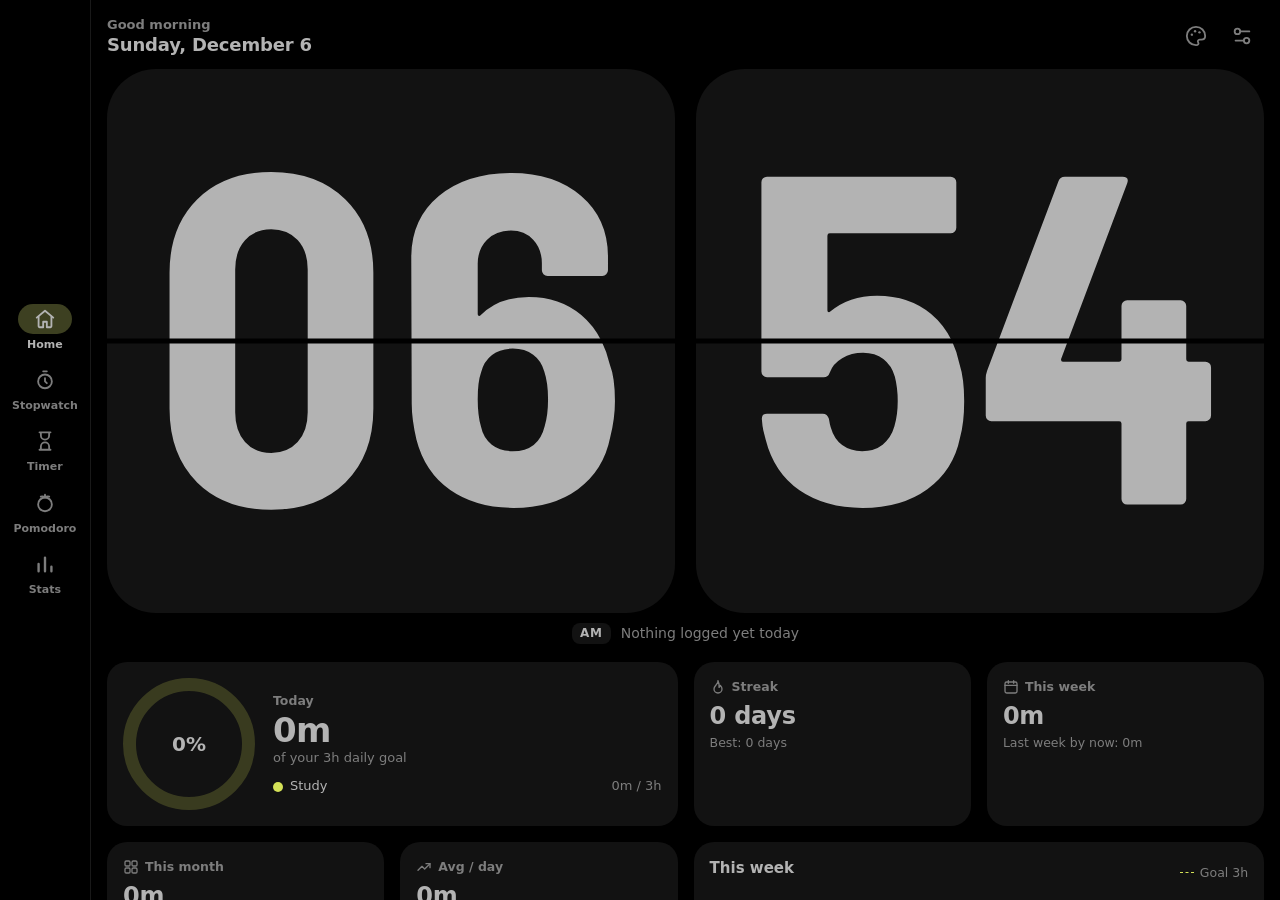
==== commit c67f6387: "Looks: templates, deeper customisation, four new clock styles - 16 one-tap templates (Retro Nixie, N" ====
--- a/index.html
+++ b/index.html
@@ -18,6 +18,7 @@
   <link id="font-css" rel="stylesheet" media="print" onload="this.media='all'"
         href="https://fonts.googleapis.com/css2?family=Barlow+Semi+Condensed:wght@300;700&family=Bebas+Neue&family=DM+Serif+Display&family=Fredoka:wght@600&family=JetBrains+Mono:wght@700&family=Orbitron:wght@700&family=Oswald:wght@600&family=Rubik:wght@600&family=VT323&display=swap">
   <link rel="stylesheet" href="css/styles.css">
+  <link rel="stylesheet" href="css/faces.css">
   <script>
     // Paint the saved background before anything else loads, so there's no flash.
     try { var bg = localStorage.getItem('focus.bg'); if (bg) document.documentElement.style.background = bg; } catch (e) {}
@@ -38,7 +39,10 @@
           <button id="btn-cat" class="pill" aria-label="Choose category">
             <span class="dot"></span><span class="pill-name">Study</span><span data-icon="chevronRight"></span>
           </button>
-          <button class="icon-btn" data-open-settings data-icon="settings" aria-label="Settings" title="Settings"></button>
+          <div class="topbar-right">
+            <button class="icon-btn" data-open-looks data-icon="palette" aria-label="Looks" title="Looks"></button>
+            <button class="icon-btn" data-open-settings data-icon="settings" aria-label="Settings" title="Settings"></button>
+          </div>
         </header>
         <main class="stage">
           <div id="clock" class="clock" role="timer" aria-label="Tap to edit the time" title="Tap to edit"></div>
--- a/css/styles.css
+++ b/css/styles.css
@@ -1,10 +1,27 @@
 /* ============ tokens ============ */
+/* The four theme colours are registered so a theme change can fade instead of snapping. */
+@property --bg { syntax: '<color>'; inherits: true; initial-value: #000000; }
+@property --card { syntax: '<color>'; inherits: true; initial-value: #121212; }
+@property --digit { syntax: '<color>'; inherits: true; initial-value: #b3b3b3; }
+@property --accent { syntax: '<color>'; inherits: true; initial-value: #d4e157; }
+html.theme-anim { transition: --bg .45s ease, --card .45s ease, --digit .45s ease, --accent .45s ease; }
+
 :root {
   --bg: #000;
   --card: #121212;
   --digit: #b3b3b3;
   --accent: #d4e157;
   --on-accent: #111;
+  --glow: .6;
+  --danger: #ff6b6b;
+  --ui-font: system-ui, -apple-system, 'Segoe UI', Roboto, 'Helvetica Neue', Arial, sans-serif;
+  --digit-font: 'Barlow Semi Condensed', system-ui, sans-serif;
+  --digit-weight: 700;
+  --ls: 0em;
+  color-scheme: dark;
+}
+/* Derived colours. Re-declared on .themed so a template preview can carry its own theme. */
+:root, .themed {
   --text: var(--digit);
   --muted: color-mix(in srgb, var(--digit) 70%, var(--bg));
   --faint: color-mix(in srgb, var(--digit) 32%, var(--bg));
@@ -12,12 +29,6 @@
   --surface: var(--card);
   --surface-2: color-mix(in srgb, var(--card) 88%, var(--digit));
   --sheet: color-mix(in srgb, var(--card) 96%, var(--digit));
-  --danger: #ff6b6b;
-  --ui-font: system-ui, -apple-system, 'Segoe UI', Roboto, 'Helvetica Neue', Arial, sans-serif;
-  --digit-font: 'Barlow Semi Condensed', system-ui, sans-serif;
-  --digit-weight: 700;
-  --ls: 0em;
-  color-scheme: dark;
 }
 :root[data-scheme='light'] {
   color-scheme: light;
@@ -210,8 +221,10 @@
 @keyframes pulse { 50% { opacity: .35; } }
 
 /* top bar */
-.topbar { display: grid; align-items: center; gap: 10px; grid-template-columns: 44px 1fr 44px; }
+.topbar { display: grid; align-items: center; gap: 10px; grid-template-columns: 1fr auto 1fr; }
 .topbar .pill { justify-self: center; }
+.topbar > :first-child { justify-self: start; }
+.topbar-right { justify-self: end; display: flex; gap: 2px; }
 
 .icon-btn {
   width: 44px; height: 44px;
@@ -366,15 +379,20 @@
 }
 .led.col { flex-direction: column; }
 .led.col .led-sep { display: none; }
-.led-g { height: var(--lh, 60px); width: auto; aspect-ratio: calc(var(--n) * 66 + 8) / 100; overflow: visible; }
-.led .s { fill: color-mix(in srgb, var(--accent) 8%, transparent); transition: fill .08s; }
-.led .s.on { fill: var(--accent); filter: drop-shadow(0 0 3px color-mix(in srgb, var(--accent) 65%, transparent)); }
+.led { --ledc: var(--face, var(--accent)); }
+.led-g {
+  height: var(--lh, 60px); width: auto; overflow: visible;
+  filter: drop-shadow(0 0 calc(var(--lh, 60px) * .06 * var(--glow, .6)) color-mix(in srgb, var(--ledc) 70%, transparent));
+}
+.led .s { fill: color-mix(in srgb, var(--ledc) 8%, transparent); transition: fill .08s; }
+.led .s.on { fill: var(--ledc); }
+.no-ghost .led .s:not(.on) { fill: transparent; }
 .led-sep { display: flex; flex-direction: column; gap: calc(var(--lh, 60px) * .26); }
-.led-sep i { width: calc(var(--lh, 60px) * .1); height: calc(var(--lh, 60px) * .1); border-radius: 2px; background: var(--accent); box-shadow: 0 0 calc(var(--lh, 60px) * .08) var(--accent); }
+.led-sep i { width: calc(var(--lh, 60px) * .1); height: calc(var(--lh, 60px) * .1); border-radius: 2px; background: var(--ledc); box-shadow: 0 0 calc(var(--lh, 60px) * .1 * var(--glow, .6)) var(--ledc); }
 .led.running .led-sep { animation: sepblink 1s steps(1, end) infinite; }
 
-/* Nixie tubes (always warm orange, like the real thing) */
-.nx { display: flex; align-items: center; justify-content: center; gap: calc(var(--tw, 40px) * .28); }
+/* Nixie tubes (warm orange by default, like the real thing) */
+.nx { --nxc: var(--face, #ff8a1e); display: flex; align-items: center; justify-content: center; gap: calc(var(--tw, 40px) * .28); }
 .nx.col { flex-direction: column; gap: calc(var(--tw, 40px) * .2); }
 .nx.col .nx-sep { display: none; }
 .nx-g { display: flex; gap: calc(var(--tw, 40px) * .1); }
@@ -383,22 +401,23 @@
   width: var(--tw, 40px); height: var(--th, 66px);
   border-radius: calc(var(--tw, 40px) * .5) calc(var(--tw, 40px) * .5) calc(var(--tw, 40px) * .16) calc(var(--tw, 40px) * .16);
   background:
-    repeating-linear-gradient(90deg, rgba(255, 170, 90, .05) 0 1px, transparent 1px calc(var(--tw, 40px) * .08)),
-    repeating-linear-gradient(0deg, rgba(255, 170, 90, .05) 0 1px, transparent 1px calc(var(--tw, 40px) * .08)),
-    radial-gradient(120% 70% at 50% 40%, rgba(255, 120, 40, .14), transparent 65%),
+    repeating-linear-gradient(90deg, color-mix(in srgb, var(--nxc) 6%, transparent) 0 1px, transparent 1px calc(var(--tw, 40px) * .08)),
+    repeating-linear-gradient(0deg, color-mix(in srgb, var(--nxc) 6%, transparent) 0 1px, transparent 1px calc(var(--tw, 40px) * .08)),
+    radial-gradient(120% 70% at 50% 40%, color-mix(in srgb, var(--nxc) 15%, transparent), transparent 65%),
     linear-gradient(90deg, rgba(255, 255, 255, .07), transparent 22% 78%, rgba(255, 255, 255, .05)),
-    #0c0805;
-  box-shadow: inset 0 0 0 1px rgba(255, 200, 150, .12), inset 0 calc(var(--th, 66px) * -.07) calc(var(--th, 66px) * .1) rgba(0, 0, 0, .7), 0 calc(var(--th, 66px) * .03) 0 #1b1b1b;
+    color-mix(in srgb, var(--nxc) 5%, #070707);
+  box-shadow: inset 0 0 0 1px color-mix(in srgb, var(--nxc) 18%, transparent), inset 0 calc(var(--th, 66px) * -.07) calc(var(--th, 66px) * .1) rgba(0, 0, 0, .7), 0 calc(var(--th, 66px) * .03) 0 #1b1b1b;
   font-family: 'Barlow Semi Condensed', system-ui, sans-serif; font-weight: 300;
   font-size: calc(var(--th, 66px) * .68); line-height: var(--th, 66px);
 }
-.nx-t span { position: absolute; inset: 0; text-align: center; color: rgba(255, 170, 100, .07); transition: color .12s, text-shadow .12s; }
+.nx-t span { position: absolute; inset: 0; text-align: center; color: color-mix(in srgb, var(--nxc) 9%, transparent); transition: color .12s, text-shadow .12s; }
+.no-ghost .nx-t span:not(.on) { color: transparent; }
 .nx-t span.on {
-  color: #ffd29a;
-  text-shadow: 0 0 .02em #fff8, 0 0 .06em #ff9a3c, 0 0 .16em #ff7a1a, 0 0 .42em rgba(255, 100, 0, .55);
+  color: color-mix(in srgb, var(--nxc) 40%, #fff);
+  text-shadow: 0 0 .02em #fff8, 0 0 calc(.08em * var(--glow, .6)) var(--nxc), 0 0 calc(.24em * var(--glow, .6)) var(--nxc), 0 0 calc(.6em * var(--glow, .6)) color-mix(in srgb, var(--nxc) 55%, transparent);
 }
 .nx-sep { display: flex; flex-direction: column; gap: calc(var(--th, 66px) * .22); }
-.nx-sep i { width: calc(var(--tw, 40px) * .11); height: calc(var(--tw, 40px) * .11); border-radius: 50%; background: #ffc27a; box-shadow: 0 0 calc(var(--tw, 40px) * .08) #ff8a1e, 0 0 calc(var(--tw, 40px) * .22) rgba(255, 100, 0, .6); }
+.nx-sep i { width: calc(var(--tw, 40px) * .11); height: calc(var(--tw, 40px) * .11); border-radius: 50%; background: color-mix(in srgb, var(--nxc) 55%, #fff); box-shadow: 0 0 calc(var(--tw, 40px) * .12 * var(--glow, .6)) var(--nxc), 0 0 calc(var(--tw, 40px) * .3 * var(--glow, .6)) color-mix(in srgb, var(--nxc) 60%, transparent); }
 .nx.running .nx-sep { animation: sepblink 1s steps(1, end) infinite; }
 
 /* Ring */
@@ -407,8 +426,9 @@
 .rg-ticks line { stroke: var(--faint); stroke-width: .8; stroke-linecap: round; }
 .rg-ticks line.major { stroke: var(--muted); stroke-width: 1.6; }
 .rg-track { fill: none; stroke: var(--card); stroke-width: 7; }
-.rg-arc { fill: none; stroke: var(--accent); stroke-width: 7; stroke-linecap: round; transition: stroke-dasharray .16s linear; }
-.rg-dot { fill: var(--accent); filter: drop-shadow(0 0 4px var(--accent)); transition: cx .16s linear, cy .16s linear; }
+.rg-arc { fill: none; stroke: var(--face, var(--accent)); stroke-width: 7; stroke-linecap: round; transition: stroke-dasharray .16s linear; }
+.rg-dot { fill: var(--face, var(--accent)); filter: drop-shadow(0 0 4px var(--face, var(--accent))); transition: cx .16s linear, cy .16s linear; }
+.no-ticks .rg-ticks { display: none; }
 .rg.jump .rg-arc, .rg.jump .rg-dot { transition: none; }
 .rg.empty .rg-dot { opacity: 0; }
 .rg-mid { position: absolute; inset: 0; display: flex; flex-direction: column; align-items: center; justify-content: center; }
@@ -650,7 +670,7 @@
 .face-tiles { display: grid; grid-template-columns: repeat(auto-fill, minmax(112px, 1fr)); gap: 10px; }
 .face-tile { display: flex; flex-direction: column; align-items: center; gap: 6px; padding: 10px 8px 8px; border-radius: 14px; background: var(--surface-2); border: 2px solid transparent; min-width: 0; }
 .face-tile[aria-pressed='true'] { border-color: var(--accent); }
-.face-tile .face-mini { flex: none; width: 100%; height: 58px; cursor: inherit; pointer-events: none; overflow: hidden; }
+.face-tile .face-mini { flex: none; width: 100%; height: 58px; cursor: inherit; pointer-events: none; overflow: hidden; contain: size; }
 .fonts { display: grid; grid-template-columns: repeat(auto-fill, minmax(92px, 1fr)); gap: 10px; }
 .font-tile { display: flex; flex-direction: column; align-items: center; gap: 2px; padding: 10px 4px 8px; border-radius: 14px; background: var(--surface-2); border: 2px solid transparent; }
 .font-tile[aria-pressed='true'] { border-color: var(--accent); }
--- a/css/faces.css
+++ b/css/faces.css
@@ -0,0 +1,194 @@
+/* Extra clock faces, templates and look options. Loaded after styles.css. */
+
+/* ============ Neon: glowing outline tubes ============ */
+/* Hollow letters with a bright tube outline; the glow is traced from the outline only (drop-shadow),
+   so the inside of each digit stays dark like real bent-glass neon. */
+.mn.neon {
+  --neon: var(--face, #ff4fd8);
+  color: transparent;
+  -webkit-text-stroke: max(1.5px, calc(var(--mfs, 80px) * .03)) color-mix(in srgb, var(--neon) 55%, #fff);
+}
+.mn.neon .mn-g, .mn.neon .mn-sep {
+  filter:
+    drop-shadow(0 0 calc(var(--mfs, 80px) * .02 * var(--glow, .6)) var(--neon))
+    drop-shadow(0 0 calc(var(--mfs, 80px) * .08 * var(--glow, .6)) color-mix(in srgb, var(--neon) 70%, transparent));
+}
+.mn.neon .mn-sep { color: transparent; }
+
+/* ============ Aurora: gradient digits over drifting light ============ */
+.clock.face-aurora { position: relative; }
+.pal-ocean { --a1: #4facfe; --a2: #00f2fe; --a3: #8b5cf6; }
+.pal-sunset { --a1: #ff7a59; --a2: #ff4d8d; --a3: #ffd166; }
+.pal-forest { --a1: #a8e063; --a2: #2dd4bf; --a3: #56ab2f; }
+.pal-berry { --a1: #f472b6; --a2: #a78bfa; --a3: #60a5fa; }
+.au-bg { position: absolute; inset: 0; pointer-events: none; z-index: 0; }
+.au-bg i {
+  position: absolute; width: 38%; aspect-ratio: 1; border-radius: 50%;
+  filter: blur(calc(var(--mfs, 80px) * .5)); opacity: .34;
+  animation: auFloat 18s ease-in-out infinite alternate;
+}
+.au-bg i:nth-child(1) { background: var(--a1); left: 6%; top: 16%; }
+.au-bg i:nth-child(2) { background: var(--a2); left: 40%; top: 34%; animation-duration: 23s; animation-delay: -7s; }
+.au-bg i:nth-child(3) { background: var(--a3); left: 58%; top: 6%; animation-duration: 27s; animation-delay: -13s; }
+@keyframes auFloat {
+  0% { transform: translate(0, 0) scale(1); }
+  50% { transform: translate(14%, 12%) scale(1.18); }
+  100% { transform: translate(-12%, -8%) scale(.9); }
+}
+.mn.aurora { position: relative; z-index: 1; }
+.mn.aurora .mn-g {
+  background: linear-gradient(110deg, var(--a1), var(--a2), var(--a3), var(--a1));
+  background-size: 300% 100%;
+  -webkit-background-clip: text; background-clip: text;
+  color: transparent;
+  animation: auShift 14s linear infinite;
+}
+.mn.aurora .mn-sep { color: color-mix(in srgb, var(--a2) 55%, transparent); }
+@keyframes auShift { to { background-position: 300% 0; } }
+
+/* ============ Dot matrix ============ */
+.dm { --dmc: var(--face, var(--accent)); display: flex; align-items: center; justify-content: center; gap: calc(var(--dh, 60px) * .16); }
+.dm.col { flex-direction: column; }
+.dm.col .dm-sep { display: none; }
+.dm-g {
+  height: var(--dh, 60px); width: auto; overflow: visible;
+  filter: drop-shadow(0 0 calc(var(--dh, 60px) * .05 * var(--glow, .6)) color-mix(in srgb, var(--dmc) 75%, transparent));
+}
+.dm .d { fill: color-mix(in srgb, var(--dmc) 10%, transparent); transition: fill .1s; }
+.dm .d.on { fill: var(--dmc); }
+.no-ghost .dm .d:not(.on) { fill: transparent; }
+.dm-sep { display: flex; flex-direction: column; gap: calc(var(--dh, 60px) * .24); }
+.dm-sep i { width: calc(var(--dh, 60px) * .115); height: calc(var(--dh, 60px) * .115); border-radius: 50%; background: var(--dmc); box-shadow: 0 0 calc(var(--dh, 60px) * .08 * var(--glow, .6)) var(--dmc); }
+.dm.running .dm-sep { animation: sepblink 1s steps(1, end) infinite; }
+
+/* ============ Analog dial ============ */
+.an { position: relative; width: var(--ad, 200px); height: var(--ad, 200px); flex: none; }
+.an svg { width: 100%; height: 100%; overflow: visible; }
+.an-face { fill: var(--card); }
+.an-rim { fill: none; stroke: var(--line); stroke-width: 1; }
+.an-ticks line { stroke: var(--faint); stroke-width: 1; stroke-linecap: round; }
+.an-ticks line.major { stroke: var(--digit); stroke-width: 2.4; }
+.no-ticks .an-ticks line:not(.major) { display: none; }
+.an-nums text { fill: var(--digit); font-family: var(--digit-font); font-weight: var(--digit-weight); font-size: 13px; text-anchor: middle; dominant-baseline: central; }
+.an.timer .an-nums text { font-size: 10px; fill: var(--muted); }
+.an-digital { fill: var(--ink, var(--digit)); font-family: var(--digit-font); font-weight: var(--digit-weight); font-size: 17px; text-anchor: middle; font-variant-numeric: tabular-nums; }
+.an-label { fill: var(--muted); font-family: var(--ui-font); font-weight: 700; font-size: 7px; letter-spacing: .14em; text-anchor: middle; text-transform: uppercase; }
+.an-hand { transform-box: view-box; transform-origin: 100px 100px; filter: drop-shadow(0 1px 1.5px rgba(0, 0, 0, .35)); }
+.an.timer .an-h { display: none; }
+.an-h rect, .an-m rect { fill: var(--digit); }
+.an-s { transition: transform .16s linear; }
+.an.jump .an-s { transition: none; }
+.an-s line { stroke: var(--face, var(--accent)); stroke-width: 1.6; stroke-linecap: round; }
+.an-s circle { fill: var(--face, var(--accent)); }
+.an-cap { fill: var(--face, var(--accent)); stroke: var(--card); stroke-width: 1.5; }
+
+/* ============ look options ============ */
+.no-blink :is(.mn-sep, .led-sep, .dm-sep, .nx-sep) { animation: none !important; }
+
+/* Flip "card depth": soft light on the top half, shadow on the bottom */
+.card-shade .card .upper, .card-shade .card .leaf-up { background: linear-gradient(180deg, color-mix(in srgb, var(--card) 84%, #fff), var(--card)); }
+.card-shade .card .lower, .card-shade .card .leaf-down { background: linear-gradient(180deg, color-mix(in srgb, var(--card) 93%, #000), color-mix(in srgb, var(--card) 76%, #000)); }
+.card-shade .card { box-shadow: 0 calc(var(--ch, 100px) * .035) calc(var(--ch, 100px) * .1) rgba(0, 0, 0, .45); }
+
+/* Background effects behind the clock */
+.bd-glow .view-clock, .bd-glow .home-hero, .tpl.bd-glow {
+  background: radial-gradient(60% 55% at 50% 50%, color-mix(in srgb, var(--face, var(--accent)) 16%, transparent), transparent 72%);
+}
+.bd-gradient .view-clock, .bd-gradient .home-hero, .tpl.bd-gradient {
+  background: linear-gradient(170deg, color-mix(in srgb, var(--accent) 12%, var(--bg)) 0%, var(--bg) 65%);
+}
+.tpl.bd-glow, .tpl.bd-gradient { background-color: var(--bg); }
+
+/* ============ templates ============ */
+.tpls { display: grid; grid-template-columns: repeat(auto-fill, minmax(148px, 1fr)); gap: 10px; }
+.tpl {
+  position: relative;
+  display: flex; flex-direction: column; gap: 8px;
+  min-width: 0;
+  padding: 10px 10px 9px;
+  border-radius: 18px;
+  background: var(--bg);
+  color: var(--digit);
+  border: 2px solid color-mix(in srgb, var(--digit) 14%, transparent);
+  text-align: left;
+  overflow: hidden;
+  transition: transform .15s ease, border-color .2s;
+}
+.tpl:active { transform: scale(.97); }
+.tpl[aria-pressed='true'] { border-color: var(--accent); }
+.tpl[aria-pressed='true']::after {
+  content: '✓';
+  position: absolute; top: 8px; right: 8px;
+  display: grid; place-items: center;
+  width: 22px; height: 22px; border-radius: 50%;
+  background: var(--accent); color: #111;
+  font: 800 12px/1 var(--ui-font);
+}
+/* The tile clips; the mini clock itself doesn't, so glows fade out naturally instead of hitting a hard edge. */
+.tpl-mini { flex: none; width: 100%; height: 80px; pointer-events: none; overflow: visible; contain: size; cursor: inherit; }
+.tpl-name { font-size: 13px; font-weight: 650; color: var(--digit); white-space: nowrap; overflow: hidden; text-overflow: ellipsis; }
+.looks-sheet .btn.block { margin-top: 14px; }
+
+/* ============ settings: sections and "customize further" ============ */
+.set-nav {
+  position: sticky; top: -6px; z-index: 5;
+  display: flex; gap: 6px;
+  overflow-x: auto; scrollbar-width: none;
+  padding: 12px 0 10px;
+  background: linear-gradient(var(--bg) 78%, transparent);
+}
+.set-nav::-webkit-scrollbar { display: none; }
+.set-nav button {
+  flex: none; height: 34px; padding: 0 15px;
+  border-radius: 17px;
+  background: var(--surface); color: var(--muted);
+  font-size: 13.5px; font-weight: 650;
+  transition: background .2s, color .2s, transform .12s;
+}
+.set-nav button:active { transform: scale(.95); }
+.set-nav button[aria-current='true'] { background: var(--accent); color: var(--on-accent); }
+.set-area { scroll-margin-top: 60px; }
+.customize-toggle { margin-top: 14px; justify-content: flex-start; }
+.customize-toggle span { flex: 1; text-align: left; }
+.customize-toggle .chev { transition: transform .25s ease; }
+.customize-toggle[aria-expanded='true'] .chev { transform: rotate(180deg); }
+.customize:not([hidden]) { animation: fadeUp .32s cubic-bezier(.2, .8, .2, 1) both; }
+@keyframes fadeUp { from { opacity: 0; transform: translateY(10px); } to { opacity: 1; transform: none; } }
+.row-ctl.wide { flex: 1 1 100%; margin-left: 0; }
+.swatches.sm { gap: 8px; }
+.swatches.sm .swatch { width: 30px; height: 30px; }
+.swatch.auto { background: conic-gradient(from 30deg, #ff9a3c, #d4e157, #22d3ee, #a78bfa, #f472b6, #ff9a3c); }
+.swatch.auto::before { content: 'A'; position: absolute; inset: 5px; display: grid; place-items: center; border-radius: 50%; background: var(--surface-2); color: var(--text); font: 800 11px var(--ui-font); }
+@container (min-width: 760px) {
+  .settings { column-count: auto; display: grid; grid-template-columns: 1fr 1fr; column-gap: 20px; align-items: start; }
+  .settings > .preview, .settings > .set-nav, .settings > .area-looks { grid-column: 1 / -1; }
+  .settings .customize { display: grid; grid-template-columns: 1fr 1fr; column-gap: 20px; align-items: start; }
+  .settings .customize > :first-child { grid-column: 1 / -1; }
+}
+
+/* ============ smoother feel ============ */
+.icon-btn, .tab-ic, .live-card, .face-tile, .theme-tile, .font-tile, .chip, .swatch, .sess, .pill { transition: transform .14s ease, background .2s, color .2s, border-color .2s; }
+.icon-btn:active:not(:disabled) { transform: scale(.9); }
+.tab:active .tab-ic { transform: scale(.9); }
+.live-card:active { transform: scale(.985); }
+.face-tile:active, .theme-tile:active, .font-tile:active, .swatch:active, .pill:active { transform: scale(.95); }
+
+/* Tab changes cross-fade (View Transitions); the tab bar itself stays put. */
+.tabbar { view-transition-name: tabbar; }
+::view-transition-old(root), ::view-transition-new(root) { animation-duration: .22s; animation-timing-function: cubic-bezier(.2, .8, .2, 1); }
+
+/* Home dashboard cards float in the first time Home opens */
+.home-bento.intro > * { animation: fadeUp .5s cubic-bezier(.2, .8, .2, 1) both; }
+.home-bento.intro > :nth-child(2) { animation-delay: .04s; }
+.home-bento.intro > :nth-child(3) { animation-delay: .08s; }
+.home-bento.intro > :nth-child(4) { animation-delay: .12s; }
+.home-bento.intro > :nth-child(5) { animation-delay: .16s; }
+.home-bento.intro > :nth-child(6) { animation-delay: .2s; }
+.home-bento.intro > :nth-child(7) { animation-delay: .24s; }
+.home-bento.intro > :nth-child(n + 8) { animation-delay: .28s; }
+
+.hero-head .topbar-right { display: flex; gap: 2px; }
+
+@media (prefers-reduced-motion: reduce) {
+  .au-bg i, .mn.aurora .mn-g { animation: none !important; }
+}
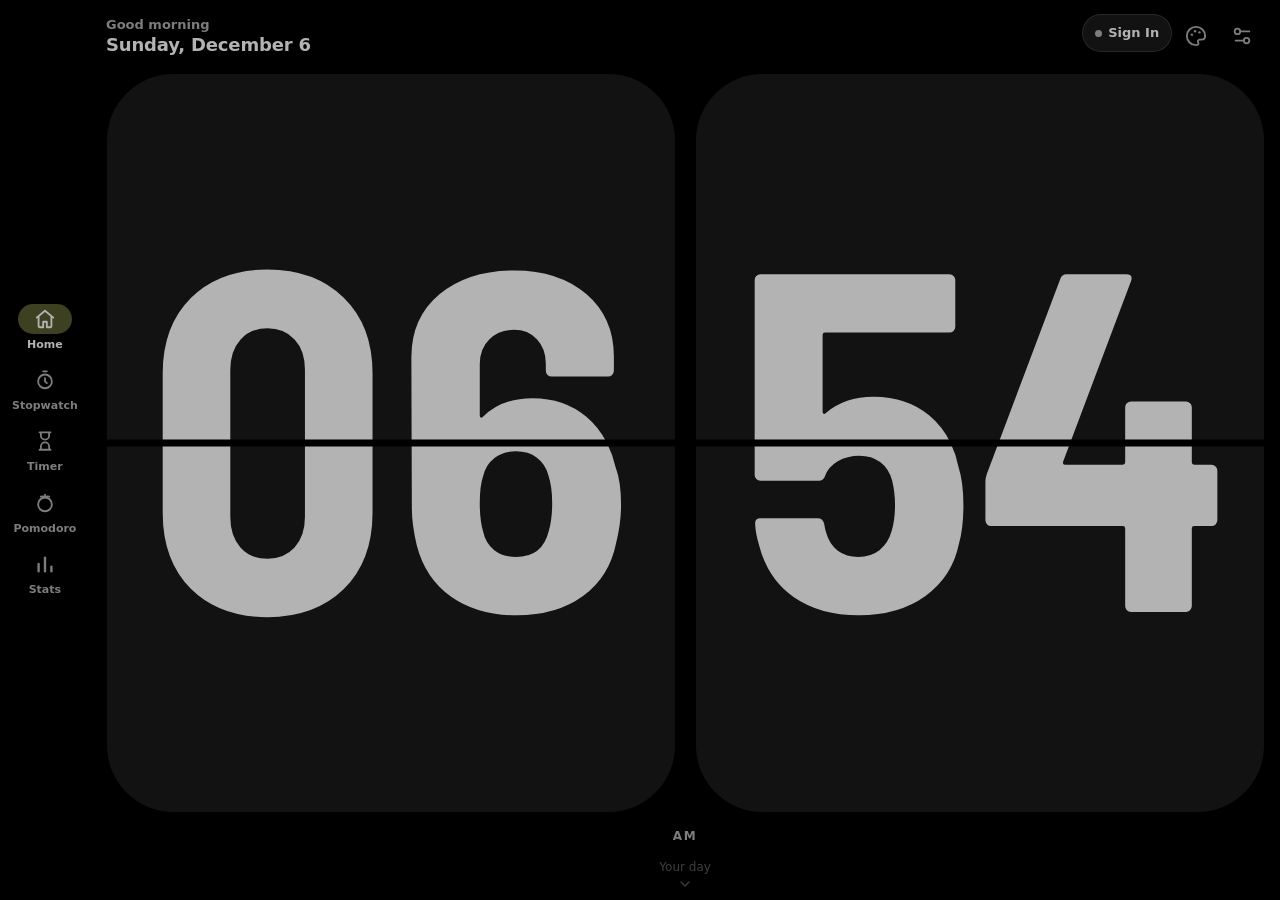
==== commit 18cc7569: "Add visible topbar account pill, auto-update SW reload, and 2.5s polling fallback" ====
--- a/index.html
+++ b/index.html
@@ -24,7 +24,7 @@
     try { var bg = localStorage.getItem('focus.bg'); if (bg) document.documentElement.style.background = bg; } catch (e) {}
   </script>
   <!-- Plain (non-module) bundle so the app also opens straight from disk. Rebuild with: node tools/build.mjs -->
-  <script defer src="js/app.bundle.js"></script>
+  <script defer src="js/app.bundle.js?v=1.11.2"></script>
 </head>
 <body>
   <div id="app" class="app layout-col">
@@ -40,6 +40,9 @@
             <span class="dot"></span><span class="pill-name">Study</span><span data-icon="chevronRight"></span>
           </button>
           <div class="topbar-right">
+            <button id="btn-user" class="pill user-pill" aria-label="Account" style="display:none">
+              <span class="sync-dot synced"></span><span class="user-name"></span>
+            </button>
             <button class="icon-btn" data-open-looks data-icon="palette" aria-label="Looks" title="Looks"></button>
             <button class="icon-btn" data-open-settings data-icon="settings" aria-label="Settings" title="Settings"></button>
           </div>
--- a/css/styles.css
+++ b/css/styles.css
@@ -151,20 +151,6 @@
 .app.immersive:not(.overlay-on) .view-clock .controls { transform: translate(-50%, 16px); }
 .app.immersive:not(.overlay-on) { cursor: none; }
 
-/* Card geometry is animatable so the cards grow smoothly into full screen. */
-@property --cw { syntax: '<length>'; inherits: true; initial-value: 0px; }
-@property --ch { syntax: '<length>'; inherits: true; initial-value: 0px; }
-@property --fs { syntax: '<length>'; inherits: true; initial-value: 0px; }
-@property --fs3 { syntax: '<length>'; inherits: true; initial-value: 0px; }
-@property --dy { syntax: '<length>'; inherits: true; initial-value: 0px; }
-@property --dy3 { syntax: '<length>'; inherits: true; initial-value: 0px; }
-@property --r { syntax: '<length>'; inherits: true; initial-value: 0px; }
-@property --gap { syntax: '<length>'; inherits: true; initial-value: 12px; }
-.clock.sizing {
-  transition: --cw .5s cubic-bezier(.2, .8, .2, 1), --ch .5s cubic-bezier(.2, .8, .2, 1), --fs .5s cubic-bezier(.2, .8, .2, 1),
-    --fs3 .5s cubic-bezier(.2, .8, .2, 1), --dy .5s cubic-bezier(.2, .8, .2, 1), --dy3 .5s cubic-bezier(.2, .8, .2, 1),
-    --r .5s cubic-bezier(.2, .8, .2, 1), --gap .5s cubic-bezier(.2, .8, .2, 1);
-}
 
 /* bottom tab bar (a side rail when the phone is sideways) */
 .tabbar {
@@ -410,7 +396,7 @@
   font-family: 'Barlow Semi Condensed', system-ui, sans-serif; font-weight: 300;
   font-size: calc(var(--th, 66px) * .68); line-height: var(--th, 66px);
 }
-.nx-t span { position: absolute; inset: 0; text-align: center; color: color-mix(in srgb, var(--nxc) 9%, transparent); transition: color .12s, text-shadow .12s; }
+.nx-t span { position: absolute; inset: 0; text-align: center; color: color-mix(in srgb, var(--nxc) 9%, transparent); }
 .no-ghost .nx-t span:not(.on) { color: transparent; }
 .nx-t span.on {
   color: color-mix(in srgb, var(--nxc) 40%, #fff);
@@ -670,7 +656,7 @@
 .face-tiles { display: grid; grid-template-columns: repeat(auto-fill, minmax(112px, 1fr)); gap: 10px; }
 .face-tile { display: flex; flex-direction: column; align-items: center; gap: 6px; padding: 10px 8px 8px; border-radius: 14px; background: var(--surface-2); border: 2px solid transparent; min-width: 0; }
 .face-tile[aria-pressed='true'] { border-color: var(--accent); }
-.face-tile .face-mini { flex: none; width: 100%; height: 58px; cursor: inherit; pointer-events: none; overflow: hidden; contain: size; }
+.face-tile .face-mini { flex: none; width: 100%; height: 58px; cursor: inherit; pointer-events: none; overflow: hidden; contain: strict; }
 .fonts { display: grid; grid-template-columns: repeat(auto-fill, minmax(92px, 1fr)); gap: 10px; }
 .font-tile { display: flex; flex-direction: column; align-items: center; gap: 2px; padding: 10px 4px 8px; border-radius: 14px; background: var(--surface-2); border: 2px solid transparent; }
 .font-tile[aria-pressed='true'] { border-color: var(--accent); }
@@ -757,9 +743,62 @@
 .sess-main { flex: 1; min-width: 0; display: flex; flex-direction: column; gap: 2px; }
 .sess-name { font-weight: 600; overflow: hidden; text-overflow: ellipsis; white-space: nowrap; }
 .sess-note { font-weight: 400; color: var(--muted); }
-.sess-sub { display: flex; align-items: center; gap: 5px; color: var(--muted); font-size: 12.5px; white-space: nowrap; overflow: hidden; }
-.sess-sub svg.i { width: 14px; height: 14px; }
+.sess-sub { display: flex; align-items: center; flex-wrap: wrap; gap: 4px 8px; color: var(--muted); font-size: 12px; line-height: 1.4; }
+.sess-sub svg.i { width: 13px; height: 13px; margin-right: 3px; display: inline-block; vertical-align: -2px; }
 .sess-sub em { font-style: normal; color: var(--accent); }
+.sess-time { display: inline-flex; align-items: center; }
+.sess-mode { color: var(--muted); font-size: 11.5px; }
+.sess-break { color: var(--faint); font-size: 11px; }
+.sess-pill {
+  display: inline-flex;
+  align-items: center;
+  padding: 1px 6px;
+  border-radius: 99px;
+  font-size: 11px;
+  font-weight: 600;
+  line-height: 1.3;
+  background: var(--line);
+  color: var(--muted);
+}
+.sess-pill-edited {
+  background: color-mix(in srgb, var(--accent) 18%, transparent);
+  color: var(--accent);
+}
+.sess-pill-manual {
+  background: color-mix(in srgb, var(--digit) 14%, transparent);
+  color: var(--text);
+}
+.sess-detail-card {
+  background: var(--surface-2);
+  border-radius: 14px;
+  padding: 12px 14px;
+  margin-bottom: 16px;
+  display: flex;
+  flex-direction: column;
+  gap: 8px;
+}
+.sess-detail-row {
+  display: flex;
+  justify-content: space-between;
+  align-items: center;
+  font-size: 13px;
+  gap: 12px;
+}
+.sess-detail-label {
+  color: var(--muted);
+  flex-shrink: 0;
+}
+.sess-detail-val {
+  font-weight: 600;
+  color: var(--text);
+  text-align: right;
+  display: inline-flex;
+  align-items: center;
+  gap: 6px;
+}
+.sess-detail-highlight {
+  color: var(--accent);
+}
 .sess-dur { font-weight: 650; font-variant-numeric: tabular-nums; }
 .empty { color: var(--muted); text-align: center; padding: 18px 0 4px; margin: 0; }
 
@@ -795,7 +834,6 @@
 .home-date { font-size: 18px; font-weight: 700; letter-spacing: -.01em; line-height: 1.25; white-space: nowrap; overflow: hidden; text-overflow: ellipsis; }
 .home-clock { flex: 1 1 0; min-height: 0; cursor: default; }
 .home-clock-sub { flex: none; display: flex; justify-content: center; align-items: center; gap: 10px; color: var(--muted); font-size: 14px; font-variant-numeric: tabular-nums; }
-.ampm { padding: 2px 8px; border-radius: 8px; background: var(--card); color: var(--text); font-weight: 700; font-size: 12px; letter-spacing: .06em; }
 .home-bento { margin-top: 18px; }
 .live-slot:empty { display: none; }
 .chart-slot { min-width: 0; }
@@ -898,3 +936,172 @@
 }
 
 a.btn { text-decoration: none; }
+
+/* ============ account & cloud sync ============ */
+.account-card {
+  display: flex;
+  align-items: center;
+  justify-content: space-between;
+  gap: 14px;
+  padding: 14px 16px;
+  background: var(--card);
+  border: 1px solid var(--line);
+  border-radius: 16px;
+  flex-wrap: wrap;
+}
+.account-info {
+  display: flex;
+  align-items: center;
+  gap: 12px;
+  min-width: 0;
+}
+.account-icon {
+  width: 42px;
+  height: 42px;
+  border-radius: 50%;
+  background: color-mix(in srgb, var(--accent) 18%, var(--card));
+  color: var(--accent);
+  display: inline-flex;
+  align-items: center;
+  justify-content: center;
+  flex-shrink: 0;
+}
+.account-icon.muted {
+  background: var(--surface);
+  color: var(--muted);
+}
+.account-icon svg.i {
+  width: 22px;
+  height: 22px;
+}
+.account-name {
+  font-weight: 600;
+  font-size: 15px;
+  color: var(--text);
+  line-height: 1.25;
+  overflow: hidden;
+  text-overflow: ellipsis;
+  white-space: nowrap;
+}
+.account-meta {
+  font-size: 12.5px;
+  color: var(--muted);
+  display: flex;
+  align-items: center;
+  gap: 6px;
+  margin-top: 2px;
+}
+.account-actions {
+  display: flex;
+  align-items: center;
+  gap: 8px;
+  flex-shrink: 0;
+}
+.sync-dot {
+  width: 8px;
+  height: 8px;
+  border-radius: 50%;
+  display: inline-block;
+  flex-shrink: 0;
+}
+.sync-dot.synced { background: #22c55e; }
+.sync-dot.syncing {
+  background: #eab308;
+  animation: pulse-sync 1.2s infinite ease-in-out;
+}
+.sync-dot.error { background: #ef4444; }
+.sync-dot.offline { background: var(--muted); }
+@keyframes pulse-sync {
+  0%, 100% { opacity: 1; transform: scale(1); }
+  50% { opacity: .4; transform: scale(.85); }
+}
+
+.auth-tabs {
+  display: flex;
+  background: var(--surface);
+  padding: 4px;
+  border-radius: 12px;
+  border: 1px solid var(--line);
+  margin-bottom: 16px;
+}
+.auth-tab {
+  flex: 1;
+  text-align: center;
+  padding: 8px 12px;
+  font-size: 13.5px;
+  font-weight: 600;
+  border-radius: 9px;
+  cursor: pointer;
+  color: var(--muted);
+  transition: background .15s, color .15s;
+  user-select: none;
+}
+.auth-tab.active {
+  background: var(--card);
+  color: var(--text);
+  box-shadow: 0 1px 3px rgba(0, 0, 0, .14);
+}
+.auth-err {
+  padding: 10px 14px;
+  border-radius: 10px;
+  background: color-mix(in srgb, #ef4444 14%, var(--card));
+  border: 1px solid color-mix(in srgb, #ef4444 35%, transparent);
+  color: #ef4444;
+  font-size: 13px;
+  margin-bottom: 14px;
+  line-height: 1.4;
+}
+.setup-guide {
+  margin-top: 18px;
+  padding: 14px;
+  border-radius: 12px;
+  background: var(--surface);
+  border: 1px solid var(--line);
+  font-size: 12.5px;
+  color: var(--muted);
+  line-height: 1.5;
+}
+.setup-guide ol {
+  margin: 8px 0 12px 18px;
+  padding: 0;
+}
+.setup-guide li {
+  margin-bottom: 4px;
+}
+.sql-box {
+  margin: 10px 0;
+  padding: 12px;
+  border-radius: 10px;
+  background: rgba(0, 0, 0, .32);
+  color: var(--text);
+  font-family: ui-monospace, SFMono-Regular, Menlo, Monaco, Consolas, monospace;
+  font-size: 11.5px;
+  overflow-x: auto;
+  white-space: pre-wrap;
+  word-break: break-all;
+  line-height: 1.45;
+  border: 1px solid var(--line);
+}
+.center { text-align: center; }
+
+.user-pill {
+  height: 38px;
+  padding: 0 12px;
+  font-size: 13px;
+  font-weight: 600;
+  gap: 6px;
+  background: var(--surface);
+  border: 1px solid var(--line);
+  color: var(--text);
+  border-radius: 999px;
+  display: inline-flex;
+  align-items: center;
+  cursor: pointer;
+  max-width: 130px;
+  overflow: hidden;
+}
+.user-pill:active { transform: scale(.96); }
+.user-pill .sync-dot { width: 7px; height: 7px; flex-shrink: 0; }
+.user-pill .user-name { overflow: hidden; text-overflow: ellipsis; white-space: nowrap; }
+
+
--- a/css/faces.css
+++ b/css/faces.css
@@ -41,7 +41,7 @@
   background-size: 300% 100%;
   -webkit-background-clip: text; background-clip: text;
   color: transparent;
-  animation: auShift 14s linear infinite;
+  animation: auShift 14s steps(112) infinite; /* repainting gradient text: ~8 times a second, not 60 */
 }
 .mn.aurora .mn-sep { color: color-mix(in srgb, var(--a2) 55%, transparent); }
 @keyframes auShift { to { background-position: 300% 0; } }
@@ -125,9 +125,64 @@
   font: 800 12px/1 var(--ui-font);
 }
 /* The tile clips; the mini clock itself doesn't, so glows fade out naturally instead of hitting a hard edge. */
-.tpl-mini { flex: none; width: 100%; height: 80px; pointer-events: none; overflow: visible; contain: size; cursor: inherit; }
+.tpl-mini { flex: none; width: 100%; height: 80px; pointer-events: none; overflow: visible; contain: size layout style; cursor: inherit; }
 .tpl-name { font-size: 13px; font-weight: 650; color: var(--digit); white-space: nowrap; overflow: hidden; text-overflow: ellipsis; }
-.looks-sheet .btn.block { margin-top: 14px; }
+
+/* The simple looks panel: four templates, a way into everything else, then the theme */
+.tpls.featured { grid-template-columns: repeat(2, minmax(0, 1fr)); }
+.tpls.featured .tpl-mini { height: 92px; }
+@container (min-width: 620px) { .area-looks .tpls.featured { grid-template-columns: repeat(4, minmax(0, 1fr)); } }
+.more-looks {
+  display: flex; align-items: center; gap: 14px;
+  width: 100%; margin-top: 10px;
+  padding: 12px 12px 12px 16px;
+  border-radius: 18px;
+  background: color-mix(in srgb, var(--text) 6%, transparent);
+  text-align: left;
+  transition: transform .15s ease, background .2s;
+}
+.more-looks:active { transform: scale(.98); }
+.ml-fan { position: relative; flex: none; width: 70px; height: 48px; }
+.ml-fan i {
+  position: absolute; top: 5px; left: 50%;
+  width: 30px; height: 38px; margin-left: -15px;
+  display: grid; place-items: center;
+  border-radius: 8px;
+  background: var(--b); color: var(--d);
+  font: 700 19px/1 var(--f); font-style: normal;
+  box-shadow: 0 3px 10px rgba(0, 0, 0, .4), inset 0 0 0 1px color-mix(in srgb, var(--d) 35%, transparent);
+  transition: transform .3s cubic-bezier(.2, .8, .2, 1);
+}
+.ml-fan i:nth-child(1) { transform: translateX(-19px) rotate(-14deg); }
+.ml-fan i:nth-child(2) { transform: translateY(-3px); z-index: 1; }
+.ml-fan i:nth-child(3) { transform: translateX(19px) rotate(14deg); }
+.more-looks:is(:hover, :active) .ml-fan i:nth-child(1) { transform: translateX(-23px) rotate(-19deg); }
+.more-looks:is(:hover, :active) .ml-fan i:nth-child(3) { transform: translateX(23px) rotate(19deg); }
+.ml-badge {
+  position: absolute; right: -2px; bottom: -3px; z-index: 2;
+  display: grid; place-items: center;
+  width: 22px; height: 22px; border-radius: 50%;
+  background: var(--accent); color: var(--on-accent);
+  box-shadow: 0 2px 6px rgba(0, 0, 0, .35);
+}
+.ml-badge svg.i { width: 13px; height: 13px; stroke-width: 2.6; }
+.ml-text { flex: 1; min-width: 0; display: flex; flex-direction: column; gap: 2px; }
+.ml-title { font-size: 15px; font-weight: 700; }
+.ml-sub { color: var(--muted); font-size: 12.5px; line-height: 1.3; }
+.ml-chev { color: var(--muted); }
+.looks-label { margin: 20px 2px 10px; color: var(--muted); font-size: 12px; font-weight: 700; letter-spacing: .07em; text-transform: uppercase; }
+.themes.strip {
+  display: flex; gap: 10px;
+  overflow-x: auto; scrollbar-width: none;
+  margin-inline: calc(-1 * var(--bleed, 0px));
+  padding: 2px var(--bleed, 0px) 4px;
+  scroll-padding-inline: var(--bleed, 0px);
+  scroll-snap-type: x proximity;
+}
+.themes.strip::-webkit-scrollbar { display: none; }
+.themes.strip .theme-tile { flex: 0 0 84px; scroll-snap-align: start; }
+.group.pad .themes.strip { --bleed: 14px; }
+.looks-sheet .themes.strip { --bleed: 18px; }
 
 /* ============ settings: sections and "customize further" ============ */
 .set-nav {
@@ -148,11 +203,6 @@
 .set-nav button:active { transform: scale(.95); }
 .set-nav button[aria-current='true'] { background: var(--accent); color: var(--on-accent); }
 .set-area { scroll-margin-top: 60px; }
-.customize-toggle { margin-top: 14px; justify-content: flex-start; }
-.customize-toggle span { flex: 1; text-align: left; }
-.customize-toggle .chev { transition: transform .25s ease; }
-.customize-toggle[aria-expanded='true'] .chev { transform: rotate(180deg); }
-.customize:not([hidden]) { animation: fadeUp .32s cubic-bezier(.2, .8, .2, 1) both; }
 @keyframes fadeUp { from { opacity: 0; transform: translateY(10px); } to { opacity: 1; transform: none; } }
 .row-ctl.wide { flex: 1 1 100%; margin-left: 0; }
 .swatches.sm { gap: 8px; }
@@ -162,9 +212,10 @@
 @container (min-width: 760px) {
   .settings { column-count: auto; display: grid; grid-template-columns: 1fr 1fr; column-gap: 20px; align-items: start; }
   .settings > .preview, .settings > .set-nav, .settings > .area-looks { grid-column: 1 / -1; }
-  .settings .customize { display: grid; grid-template-columns: 1fr 1fr; column-gap: 20px; align-items: start; }
-  .settings .customize > :first-child { grid-column: 1 / -1; }
-}
+  .customize { display: grid; grid-template-columns: 1fr 1fr; column-gap: 20px; align-items: start; }
+  .customize > :is(.preview, section:nth-of-type(-n + 2)) { grid-column: 1 / -1; }
+}
+.page .panel-body > .customize { max-width: 1100px; }
 
 /* ============ smoother feel ============ */
 .icon-btn, .tab-ic, .live-card, .face-tile, .theme-tile, .font-tile, .chip, .swatch, .sess, .pill { transition: transform .14s ease, background .2s, color .2s, border-color .2s; }
@@ -173,22 +224,104 @@
 .live-card:active { transform: scale(.985); }
 .face-tile:active, .theme-tile:active, .font-tile:active, .swatch:active, .pill:active { transform: scale(.95); }
 
-/* Tab changes cross-fade (View Transitions); the tab bar itself stays put. */
-.tabbar { view-transition-name: tabbar; }
-::view-transition-old(root), ::view-transition-new(root) { animation-duration: .22s; animation-timing-function: cubic-bezier(.2, .8, .2, 1); }
-
-/* Home dashboard cards float in the first time Home opens */
-.home-bento.intro > * { animation: fadeUp .5s cubic-bezier(.2, .8, .2, 1) both; }
-.home-bento.intro > :nth-child(2) { animation-delay: .04s; }
-.home-bento.intro > :nth-child(3) { animation-delay: .08s; }
-.home-bento.intro > :nth-child(4) { animation-delay: .12s; }
-.home-bento.intro > :nth-child(5) { animation-delay: .16s; }
-.home-bento.intro > :nth-child(6) { animation-delay: .2s; }
-.home-bento.intro > :nth-child(7) { animation-delay: .24s; }
-.home-bento.intro > :nth-child(n + 8) { animation-delay: .28s; }
+
+/* ============ home: the clock fills the screen; the day's details rise in below ============ */
+.view-home { scroll-snap-type: y proximity; }
+.home-hero, .home-bento { scroll-snap-align: start; scroll-margin-top: calc(env(safe-area-inset-top) + 14px); }
+.hero-stage { flex: 1 1 0; min-height: 0; display: flex; flex-direction: column; gap: 10px; }
+.home-clock-sub { color: var(--muted); font-size: 12px; font-weight: 600; letter-spacing: .14em; }
+.home-clock-sub:empty { display: none; }
+.home-hero .live-slot { flex: none; width: min(100%, 460px); margin: 0 auto; }
+/* A quiet, still hint that there's more below. */
+.hero-cue {
+  flex: none; align-self: center;
+  display: flex; flex-direction: column; align-items: center;
+  padding: 4px 20px 0;
+  color: var(--muted); opacity: .5;
+  font-size: 12px; font-weight: 500;
+  transition: opacity .2s;
+}
+.hero-cue:hover { opacity: .85; }
+.hero-cue svg.i { width: 16px; height: 16px; }
+.home-bento { margin-top: 22px; }
+@media (prefers-reduced-motion: no-preference) {
+  @supports (animation-timeline: view()) {
+    .home-hero { view-timeline: --hero block; }
+    .hero-stage { transform-origin: 50% 100%; animation: heroAway linear both; animation-timeline: --hero; animation-range: exit 0% exit 85%; }
+    .hero-head { animation: fadeAway linear both; animation-timeline: --hero; animation-range: exit 0% exit 45%; }
+    .hero-cue, .home-hero .live-slot { animation: fadeAway linear both; animation-timeline: --hero; animation-range: exit 0% exit 30%; }
+    .home-bento > * { animation: riseIn linear both; animation-timeline: view(); animation-range: entry 0% entry 80%; }
+  }
+}
+@keyframes heroAway { to { opacity: 0; transform: translateY(22%) scale(.92); } }
+@keyframes fadeAway { to { opacity: 0; } }
+@keyframes riseIn { from { opacity: 0; transform: translateY(44px) scale(.97); } }
 
 .hero-head .topbar-right { display: flex; gap: 2px; }
+
+/* Toasts sit at the top so they never cover the clock's buttons; swipe or tap to dismiss. */
+.toast { top: calc(env(safe-area-inset-top) + 12px); bottom: auto; transform: translateY(-170%); touch-action: none; cursor: grab; }
+body:has(.app.landscape) .toast { bottom: auto; }
+.toast.show { transform: none; }
+
+/* The line under the clock is optional (Settings → Display → Details under the clock). */
+.app:not(.show-info) .view-clock .info { display: none; }
+
+/* Today card */
+.goal-chip { margin-top: 12px; height: 32px; padding: 0 12px; font-size: 13px; gap: 6px; }
+.goal-chip svg.i { width: 15px; height: 15px; }
+.ring-center-sub { font: 600 10px var(--ui-font); fill: var(--muted); letter-spacing: .04em; }
 
 @media (prefers-reduced-motion: reduce) {
   .au-bg i, .mn.aurora .mn-g { animation: none !important; }
 }
+
+/* ============ neat pass ============ */
+/* The tab bar blends into the page instead of sitting behind a hard line. */
+.tabbar { border-top: 0; }
+.landscape .tabbar { border-right: 0; }
+
+/* Stats: one summary card for the period */
+.hero-stats { display: grid; grid-template-columns: repeat(3, minmax(0, 1fr)); gap: 12px; margin-top: 4px; padding-top: 14px; border-top: 1px solid var(--line); }
+.hero-stats div { display: flex; flex-direction: column; gap: 2px; min-width: 0; }
+.hero-stats span { color: var(--muted); font-size: 12px; white-space: nowrap; overflow: hidden; text-overflow: ellipsis; }
+.hero-stats b { font-size: 17px; font-weight: 700; white-space: nowrap; }
+.hero-stats small { color: var(--muted); font-size: 11.5px; }
+
+/* Sheet buttons stay in view even when the sheet has to scroll. */
+.sheet .sheet-actions { position: sticky; bottom: -22px; z-index: 2; margin: 20px -18px -22px; padding: 12px 18px 18px; background: var(--sheet); }
+.hint.center { text-align: center; }
+.hint svg.i.inline { display: inline-block; width: 14px; height: 14px; vertical-align: -2px; }
+/* On Home the hands already tell the time, so the analog dial drops its digital readout. */
+.home-clock .an-digital, .home-look .an-digital { display: none; }
+
+/* ============ categories are optional ============ */
+.pill.none .dot, .cat-row.none .dot { background: transparent; box-shadow: inset 0 0 0 1.6px var(--muted); }
+.pill.none .pill-name { color: var(--muted); }
+.cat-name small { display: block; margin-top: 1px; color: var(--muted); font-size: 12px; font-weight: 500; }
+.cat-edit-gap { flex: none; width: 44px; }
+.dialog-actions.stack { flex-direction: column; }
+.dialog-actions.stack .btn { flex: none; width: 100%; }
+
+/* Stats: actions for the category you've filtered to */
+.cat-bar { display: flex; align-items: center; gap: 8px; min-width: 0; padding: 0 2px; }
+.cat-bar .cb-name { flex: 1; min-width: 0; font-weight: 650; white-space: nowrap; overflow: hidden; text-overflow: ellipsis; }
+.chip.sm { height: 32px; padding: 0 12px; gap: 6px; font-size: 13px; }
+.chip.sm svg.i { width: 15px; height: 15px; }
+.chip.danger { color: var(--danger); }
+
+/* Home clock card: a little dial in Home's colours */
+.home-look-card { margin-top: 8px; }
+.hl-dial { position: relative; flex: none; width: 70px; height: 48px; display: grid; place-items: center; }
+.hl-dial::before {
+  content: ''; width: 42px; height: 42px; border-radius: 50%;
+  background: var(--b);
+  box-shadow: 0 3px 10px rgba(0, 0, 0, .35), inset 0 0 0 1.5px color-mix(in srgb, var(--d) 30%, transparent);
+}
+.hl-dial i { position: absolute; left: 50%; top: 50%; border-radius: 2px; transform-origin: 50% 100%; }
+.hl-h { width: 3px; height: 11px; margin: -11px 0 0 -1.5px; background: var(--d); transform: rotate(-55deg); }
+.hl-m { width: 2px; height: 16px; margin: -16px 0 0 -1px; background: var(--a); transform: rotate(35deg); }
+.hl-dial .ml-badge { right: 4px; bottom: -3px; }
+.more-looks:is(:hover, :active) .hl-m { transform: rotate(65deg); transition: transform .3s cubic-bezier(.2, .8, .2, 1); }
+.hl-m { transition: transform .3s cubic-bezier(.2, .8, .2, 1); }
+.own-hint { margin: 14px 8px 0; }
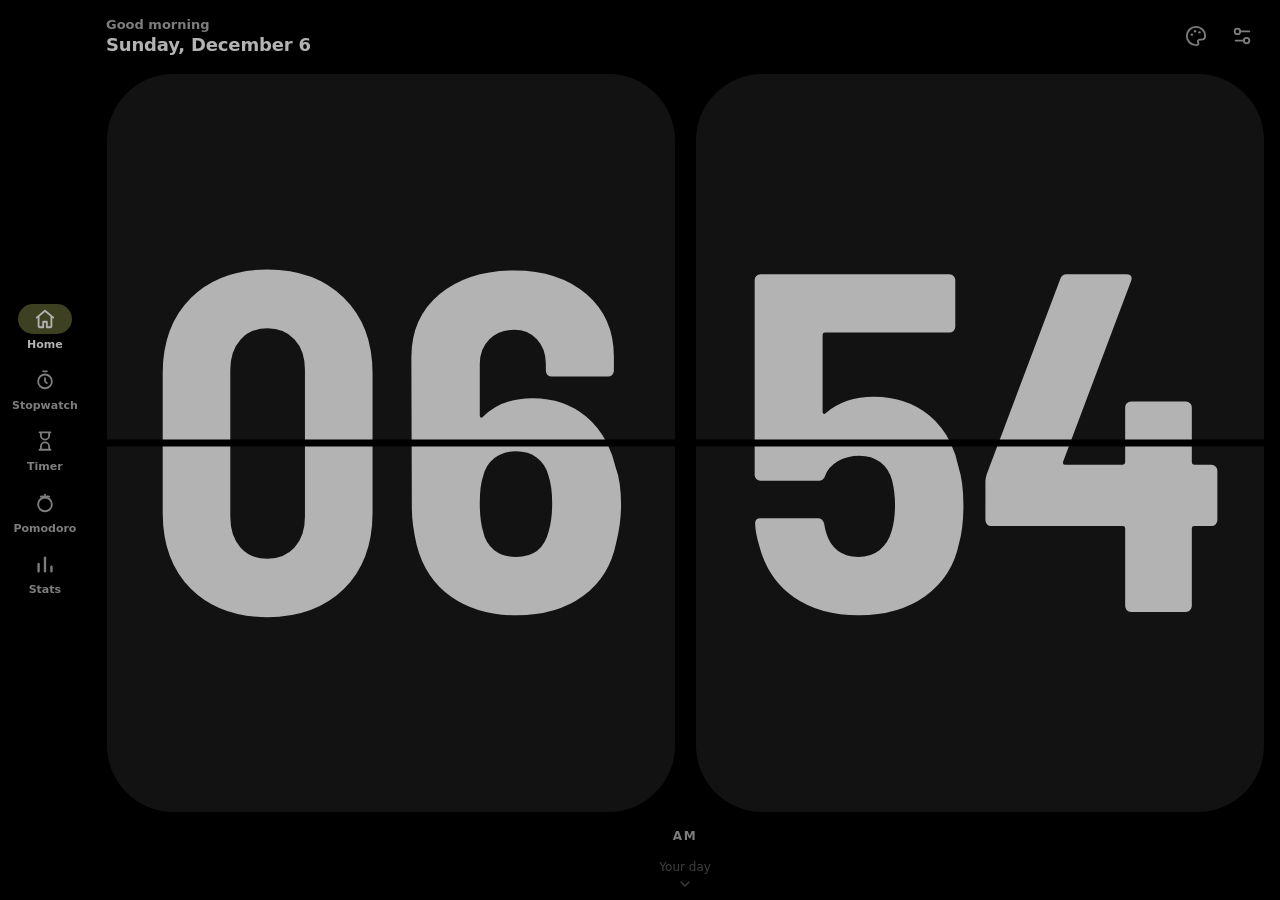
==== commit ca9138a2: "Fix live stopwatch sync across devices, preserve active runners, remove topbar user pill" ====
--- a/index.html
+++ b/index.html
@@ -40,9 +40,6 @@
             <span class="dot"></span><span class="pill-name">Study</span><span data-icon="chevronRight"></span>
           </button>
           <div class="topbar-right">
-            <button id="btn-user" class="pill user-pill" aria-label="Account" style="display:none">
-              <span class="sync-dot synced"></span><span class="user-name"></span>
-            </button>
             <button class="icon-btn" data-open-looks data-icon="palette" aria-label="Looks" title="Looks"></button>
             <button class="icon-btn" data-open-settings data-icon="settings" aria-label="Settings" title="Settings"></button>
           </div>
--- a/css/styles.css
+++ b/css/styles.css
@@ -1084,24 +1084,6 @@
 }
 .center { text-align: center; }
 
-.user-pill {
-  height: 38px;
-  padding: 0 12px;
-  font-size: 13px;
-  font-weight: 600;
-  gap: 6px;
-  background: var(--surface);
-  border: 1px solid var(--line);
-  color: var(--text);
-  border-radius: 999px;
-  display: inline-flex;
-  align-items: center;
-  cursor: pointer;
-  max-width: 130px;
-  overflow: hidden;
-}
-.user-pill:active { transform: scale(.96); }
-.user-pill .sync-dot { width: 7px; height: 7px; flex-shrink: 0; }
-.user-pill .user-name { overflow: hidden; text-overflow: ellipsis; white-space: nowrap; }
-
-
+
+
+
